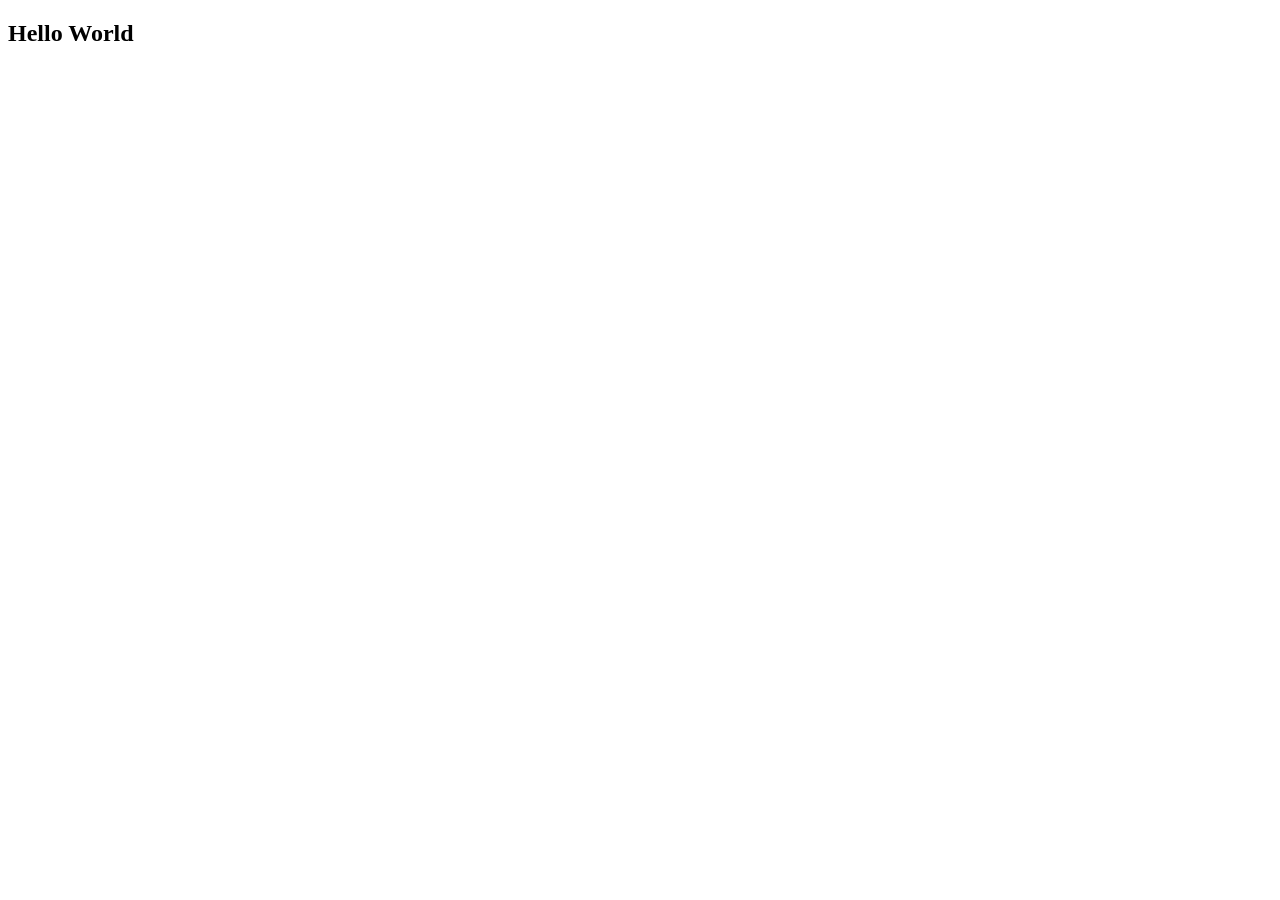
==== index.html @ 6d5900c9 "Saludo" ====
<!DOCTYPE html>
<html lang="en">
<head>
    <meta charset="UTF-8">
    <meta name="viewport" content="width=device-width, initial-scale=1.0">
    <title>Portafolio</title>
</head>
<body>
    <h2>Hello World</h2>
</body>
</html>
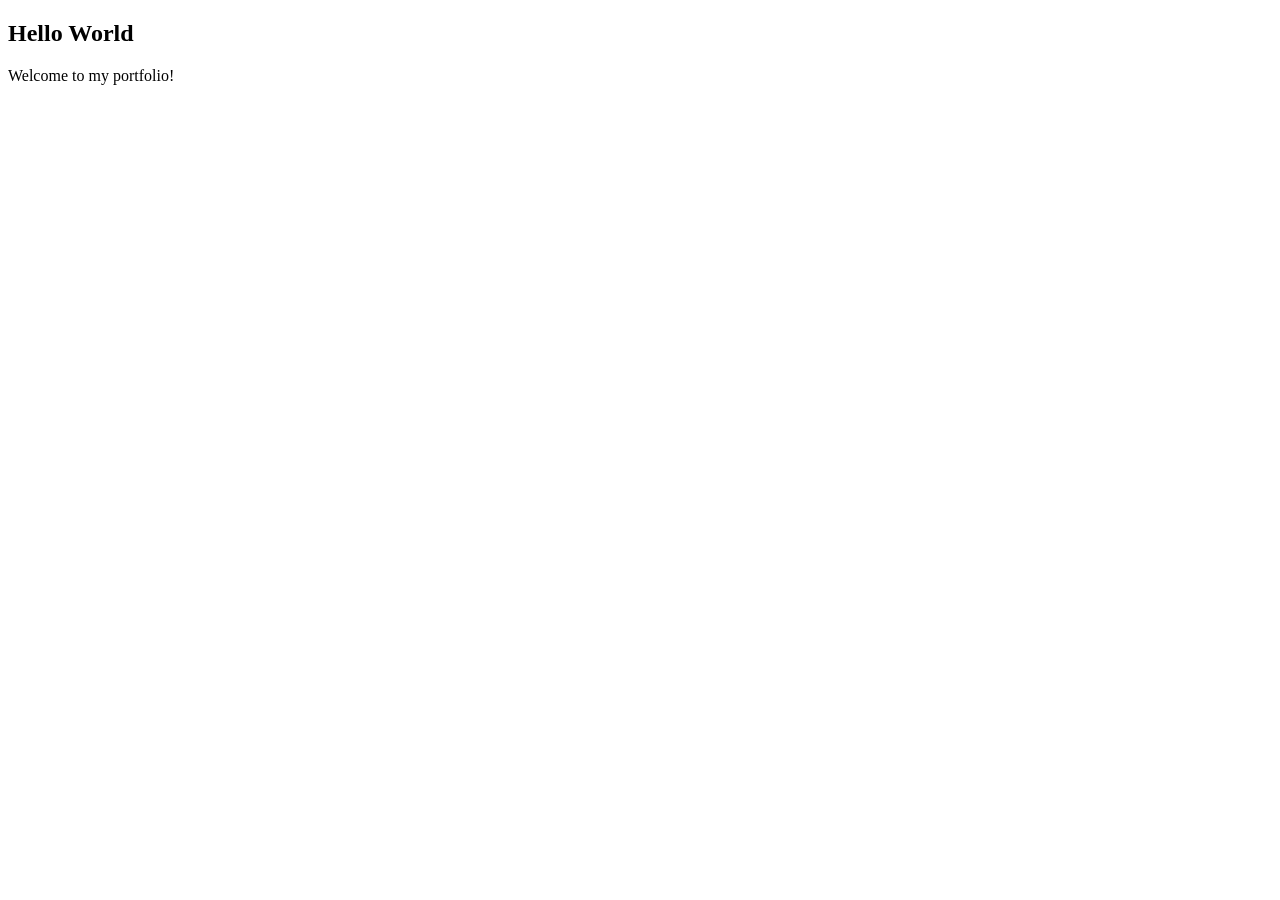
==== commit 6119e2f4: "Comentario" ====
--- a/index.html
+++ b/index.html
@@ -7,5 +7,6 @@
 </head>
 <body>
     <h2>Hello World</h2>
+    <p>Welcome to my portfolio!</p>
 </body>
 </html>
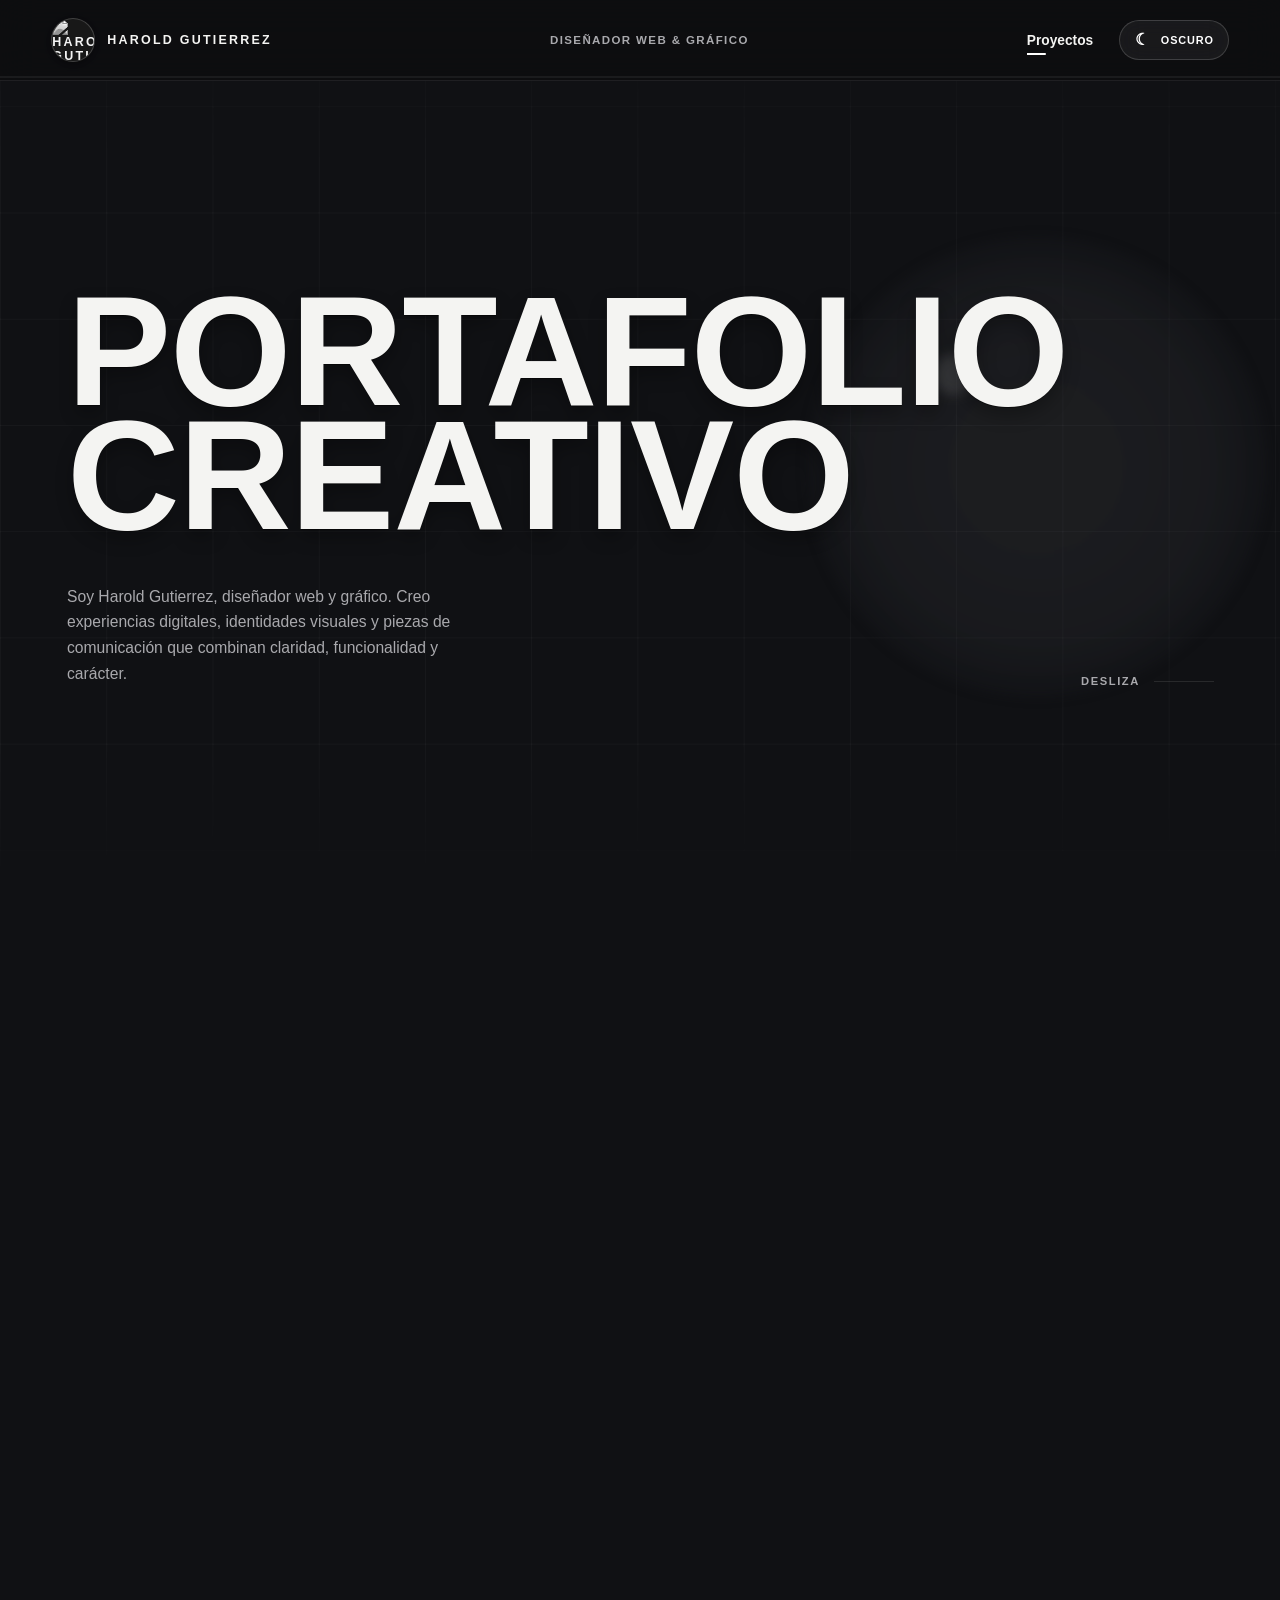
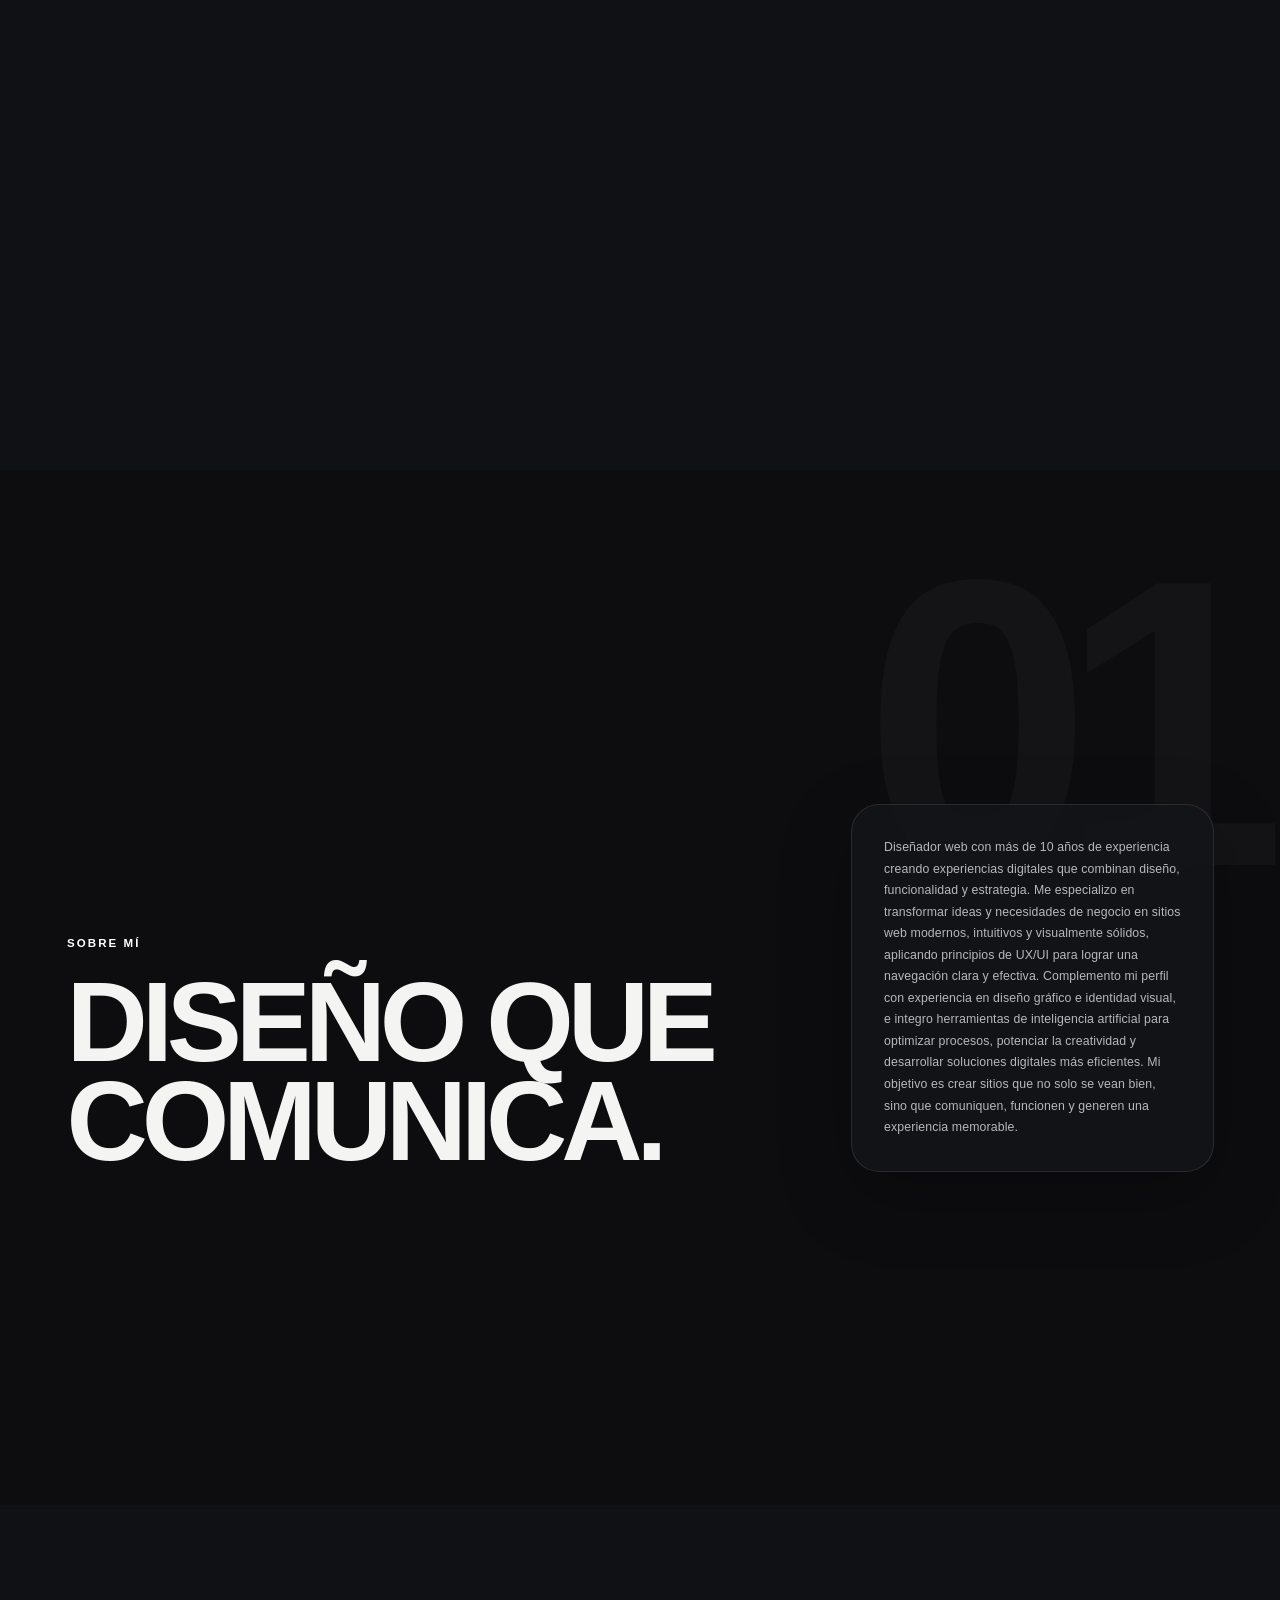
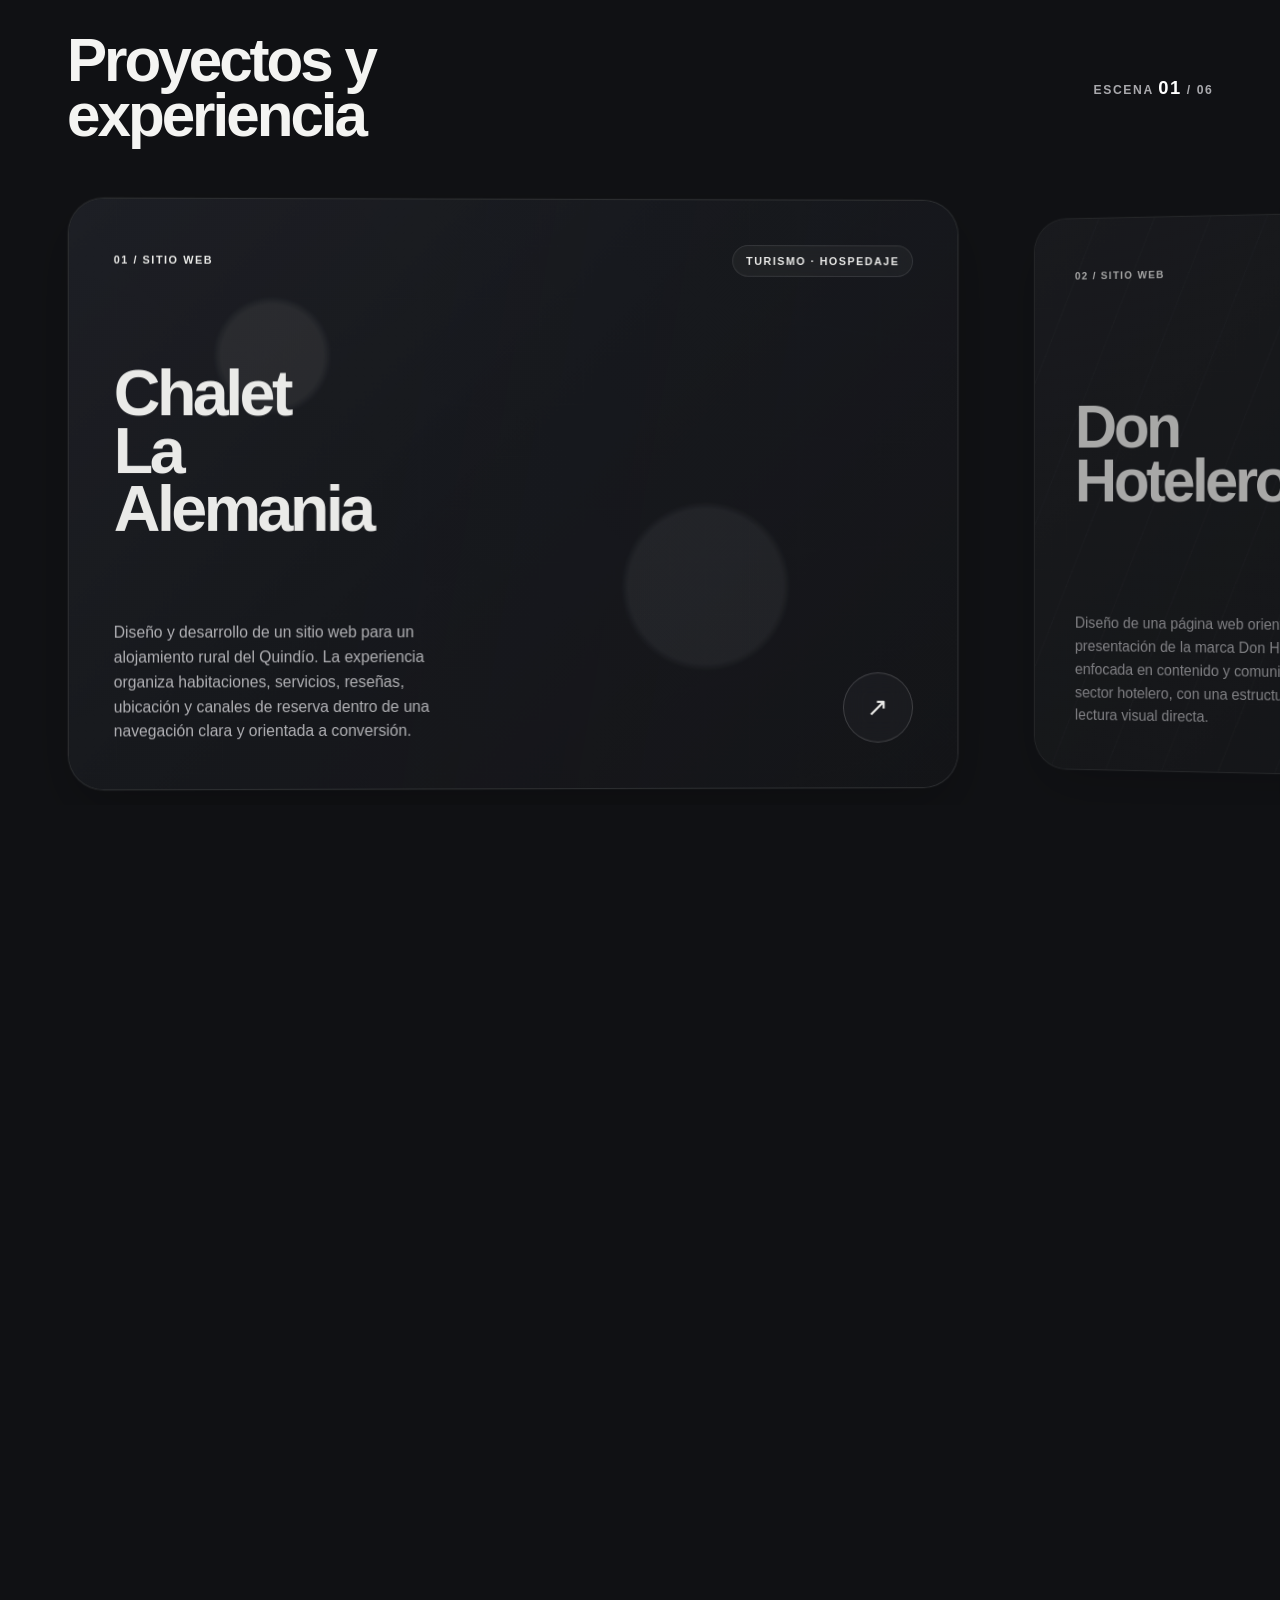
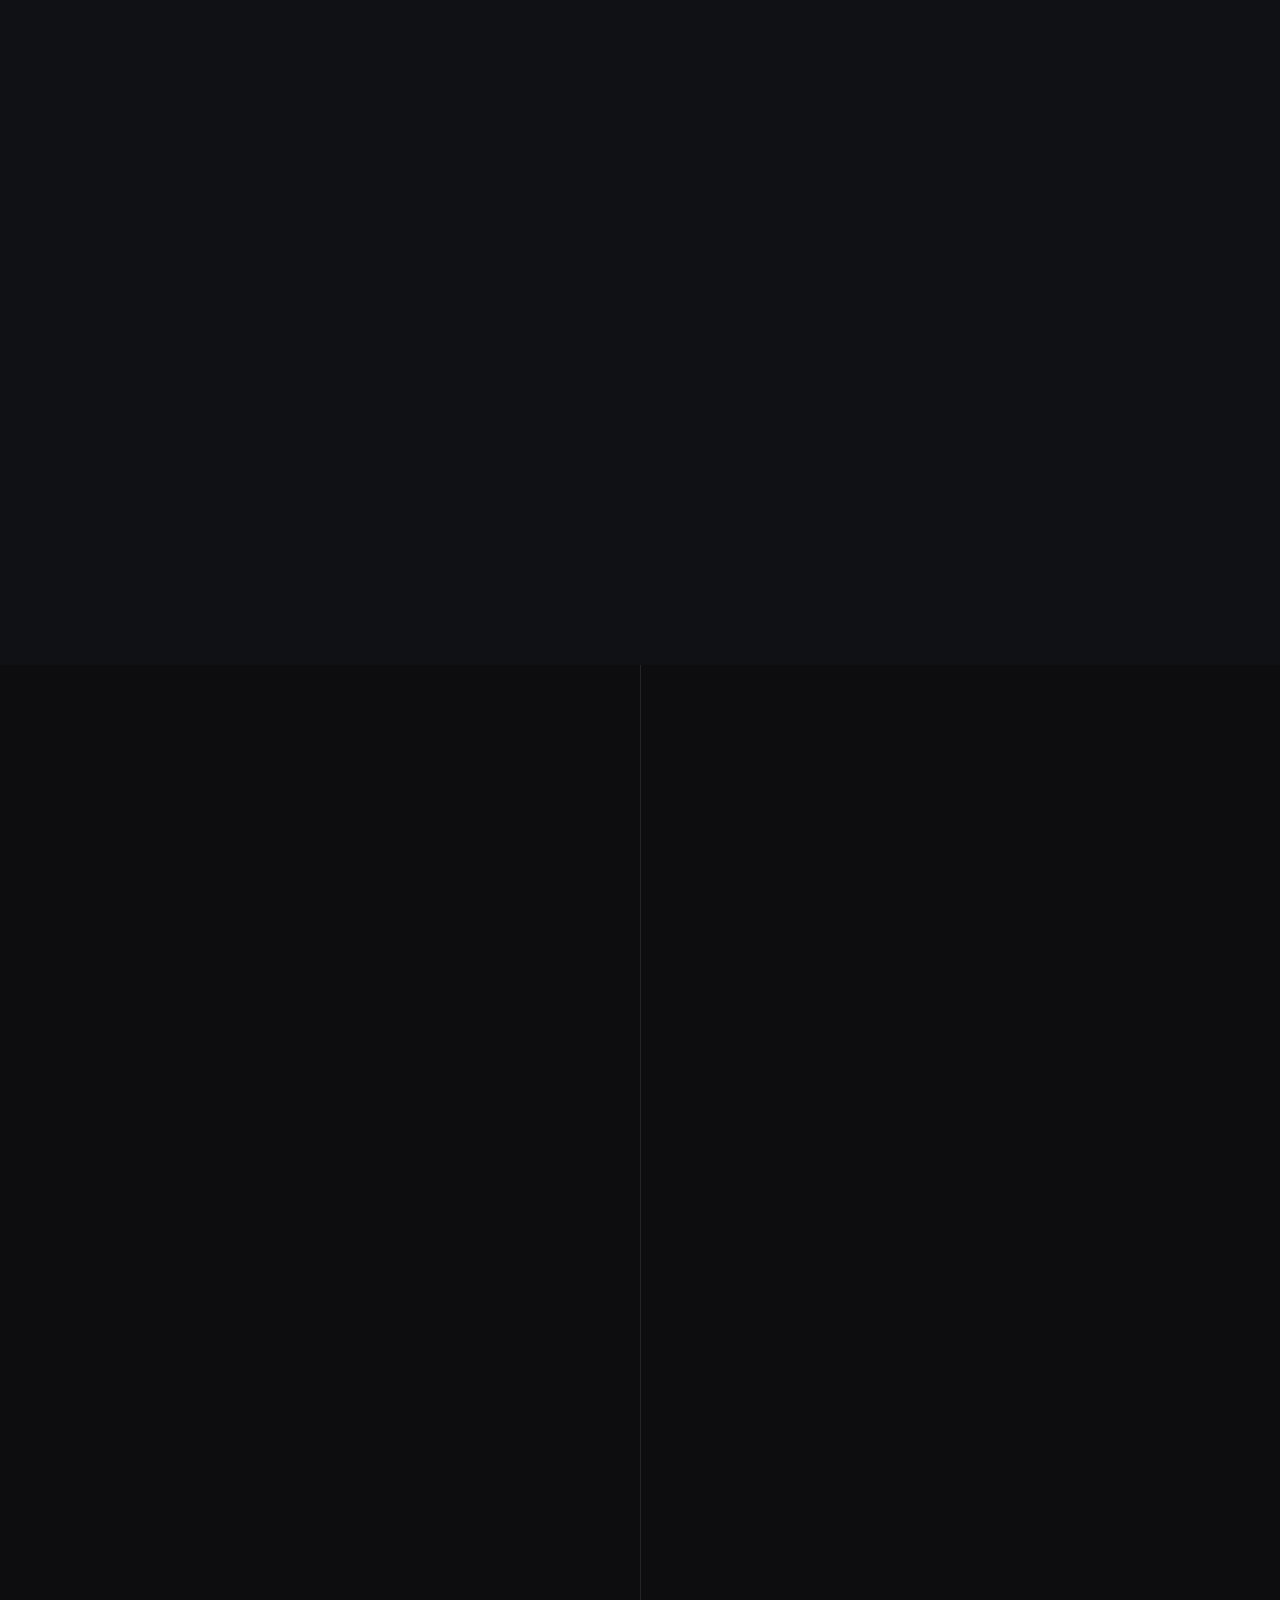
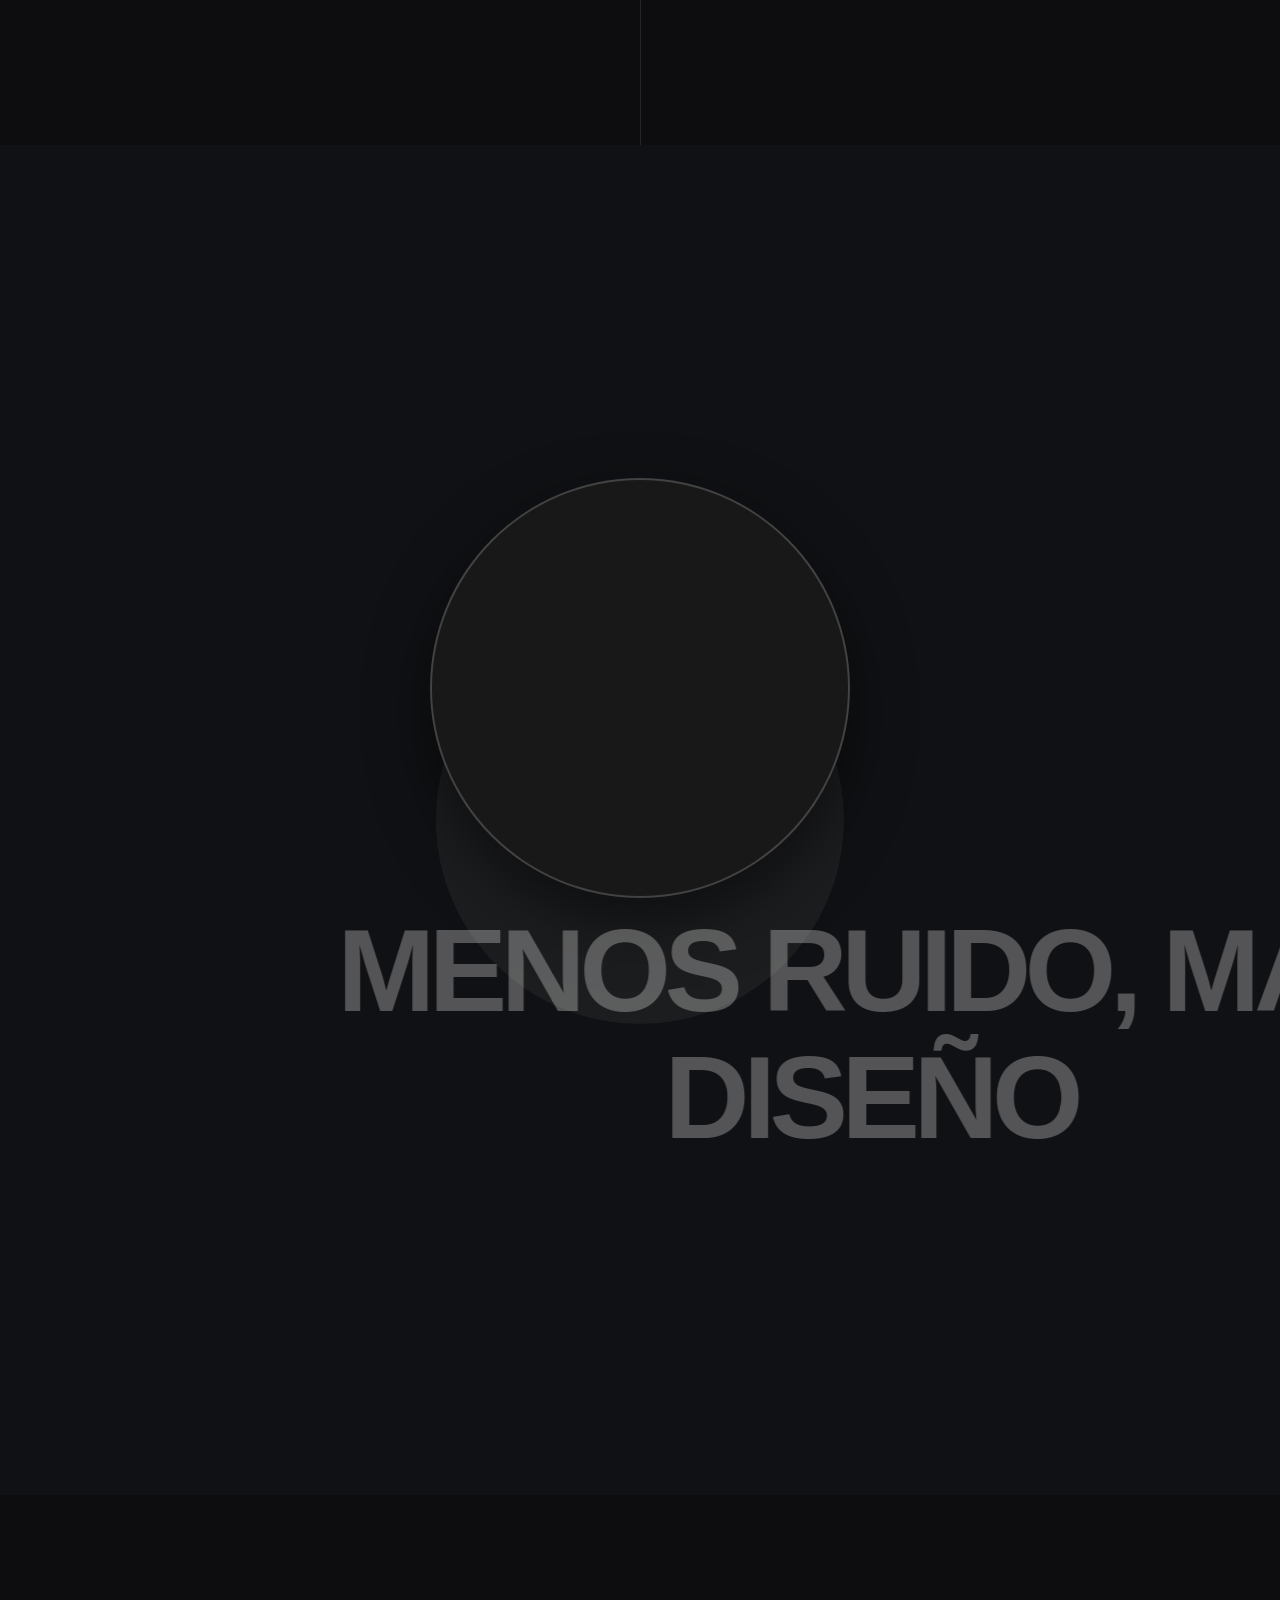
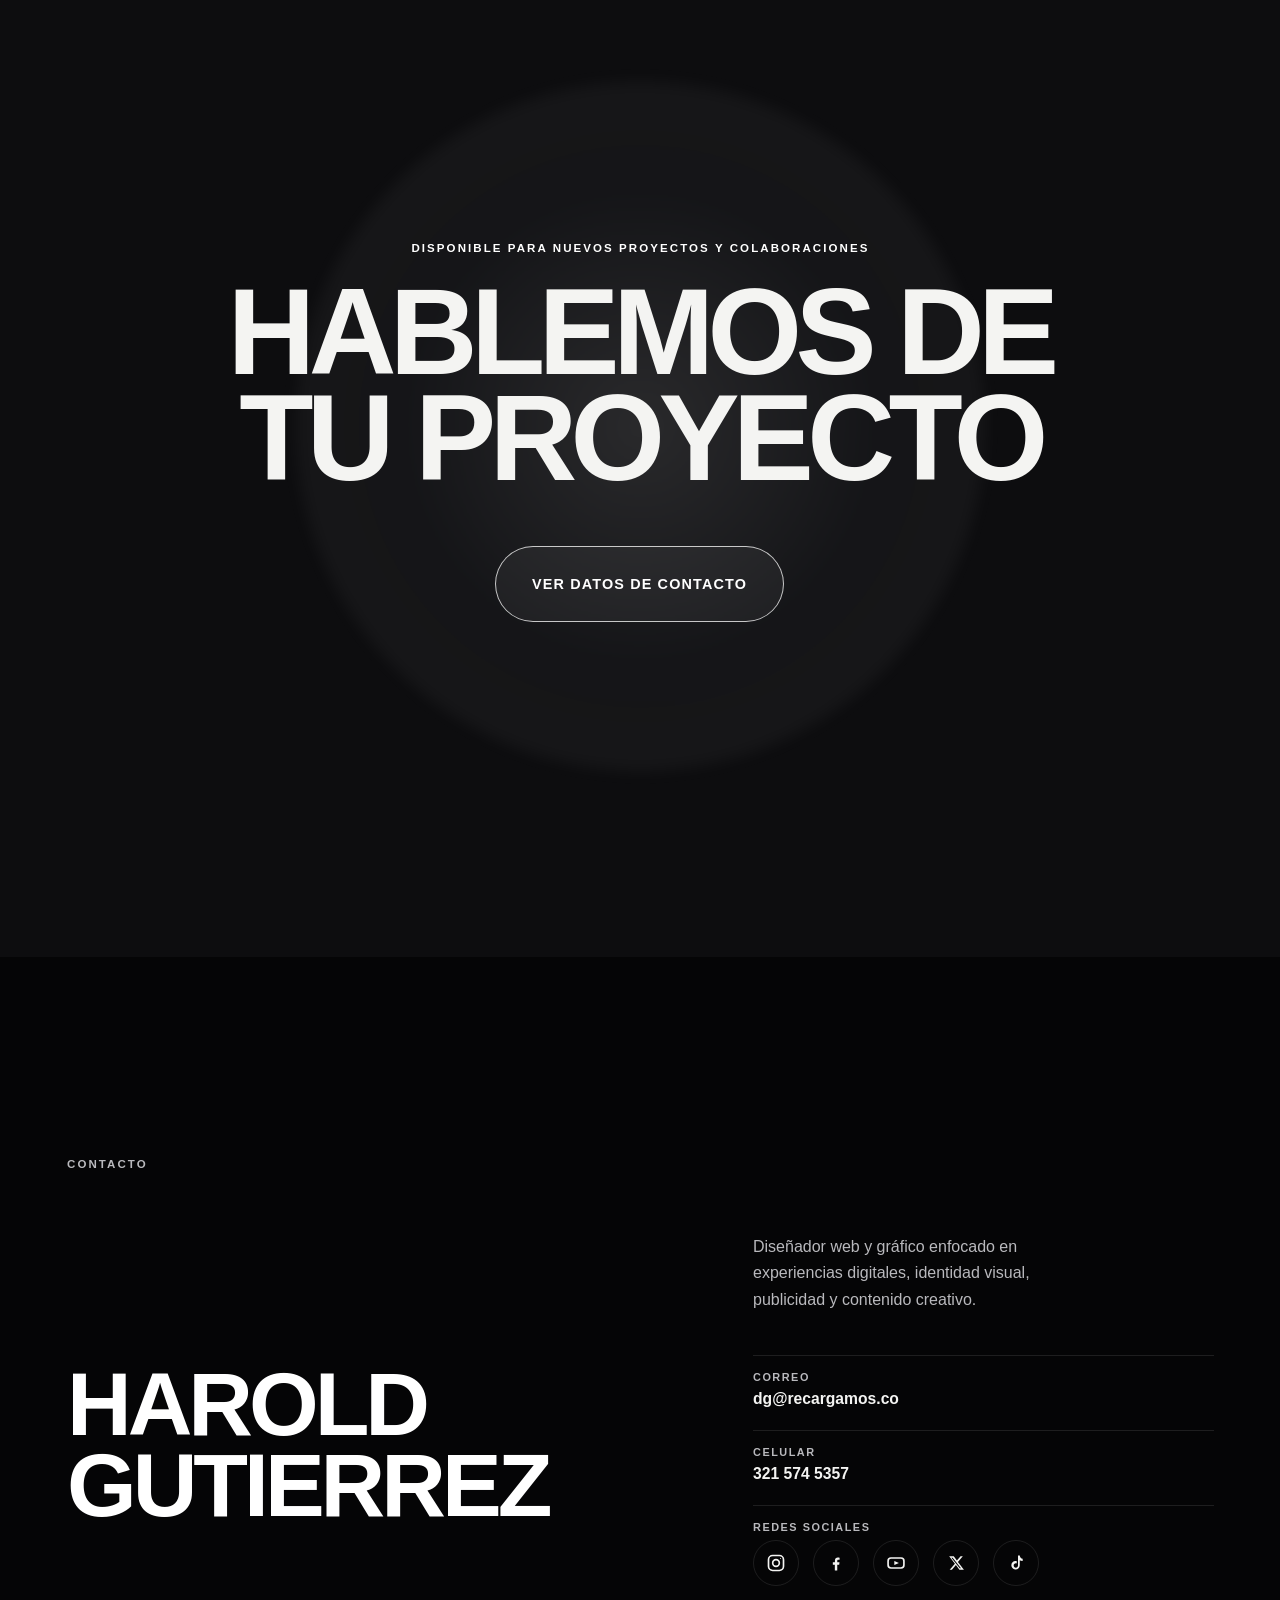
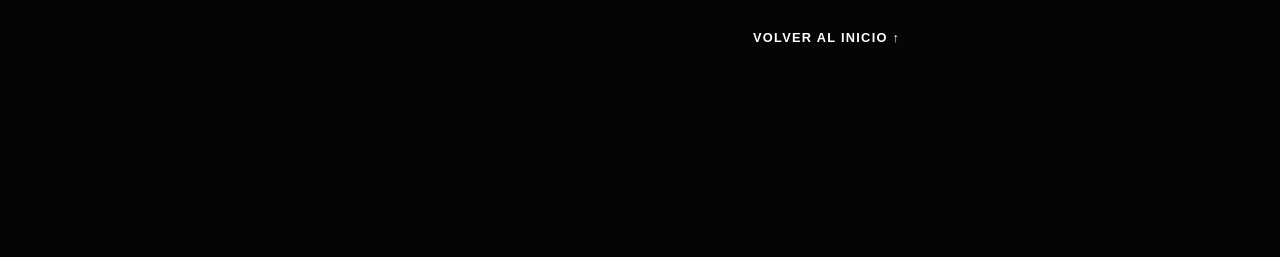
==== commit 817597a0: "Portafolio estructura" ====
--- a/index.html
+++ b/index.html
@@ -1,12 +1,453 @@
-<!DOCTYPE html>
-<html lang="en">
+﻿<!DOCTYPE html>
+<html lang="es">
+
 <head>
-    <meta charset="UTF-8">
-    <meta name="viewport" content="width=device-width, initial-scale=1.0">
-    <title>Portafolio</title>
+    <meta charset="UTF-8" />
+    <meta name="viewport" content="width=device-width, initial-scale=1.0" />
+    <meta name="description"
+        content="Portafolio de Harold Gutierrez, diseñador web y gráfico especializado en experiencias digitales, identidad visual, campañas y contenido creativo." />
+    <title>Harold Gutierrez — Diseñador Web y Gráfico</title>
+
+    <link rel="stylesheet" href="assets/css/styles.css" />
 </head>
-<body>
-    <h2>Hello World</h2>
-    <p>Welcome to my portfolio!</p>
+
+<body class="theme-dark">
+    <script>
+        /*
+         * Marca que hay JS disponible y aplica el tema guardado antes de
+         * pintar la interfaz para evitar un cambio visual brusco al cargar.
+         */
+        (() => {
+            document.documentElement.classList.add("js");
+
+            try {
+                const savedTheme = localStorage.getItem("harold-portfolio-theme");
+                const initialTheme =
+                    savedTheme === "light" || savedTheme === "dark"
+                        ? savedTheme
+                        : "dark";
+
+                document.body.classList.toggle(
+                    "theme-dark",
+                    initialTheme === "dark"
+                );
+                document.body.dataset.theme = initialTheme;
+            } catch {
+                document.body.classList.add("theme-dark");
+                document.body.dataset.theme = "dark";
+            }
+        })();
+    </script>
+    <div class="cursor" aria-hidden="true">
+        <div class="cursor__dot"></div>
+        <span class="cursor__text"></span>
+    </div>
+    <div class="cursor-ring" aria-hidden="true"></div>
+
+    <header class="nav">
+        <a class="nav__brand" href="#inicio">
+            <img class="nav__avatar" src="https://i.ibb.co/Z6DBTdyr/miller.png"
+                alt="Harold Gutierrez" width="44" height="44" />
+            <span>Harold Gutierrez</span>
+        </a>
+
+        <span class="nav__center">Diseñador web &amp; gráfico</span>
+
+        <div class="nav__actions">
+            <a class="nav__link" href="#proyectos">Proyectos</a>
+
+            <button class="theme-toggle" type="button" aria-label="Cambiar a tema claro" aria-pressed="true"
+                data-cursor-text="TEMA">
+                <span class="theme-toggle__icon" aria-hidden="true">☾</span>
+                <span class="theme-toggle__text">Oscuro</span>
+            </button>
+        </div>
+    </header>
+
+    <div class="scroll-progress" aria-hidden="true">
+        <div class="scroll-progress__bar"></div>
+    </div>
+
+    <main>
+        <section class="hero" id="inicio">
+            <div class="hero__sticky">
+                <div class="hero__grid"></div>
+                <div class="hero__soft-shape"></div>
+
+                <div class="hero__content">
+
+                    <h1 class="hero__title">
+                        <span class="hero__title-line hero__title-line--primary">
+                            <span class="hero__title-stack">
+                                <span class="hero__title-word">
+                                    <span class="hero__title-word-inner">Portafolio</span>
+                                </span>
+                            </span>
+                        </span>
+                        <span class="hero__title-line hero__title-line--dominant">
+                            <span class="hero__title-stack">
+                                <span class="hero__title-word">
+                                    <span class="hero__title-word-inner">Creativo</span>
+                                </span>
+                            </span>
+                        </span>
+                    </h1>
+
+                    <div class="hero__footer">
+                        <p class="hero__description">
+                            Soy Harold Gutierrez, diseñador web y gráfico. Creo
+                            experiencias digitales, identidades visuales y piezas de
+                            comunicación que combinan claridad, funcionalidad y carácter.
+                        </p>
+
+                        <div class="hero__scroll">
+                            <span>Desliza</span>
+                            <span class="hero__scroll-line"></span>
+                        </div>
+                    </div>
+                </div>
+            </div>
+        </section>
+
+        <section class="intro">
+            <span class="intro__number" aria-hidden="true">01</span>
+
+            <div class="intro__inner">
+                <div>
+                    <p class="intro__label" data-reveal>
+                        Sobre mí
+                    </p>
+
+                    <h2 class="intro__title">
+                        <span data-reveal>Diseño que comunica.</span>
+                    </h2>
+                </div>
+
+                <div class="text-magnifier" data-magnifier data-scale="2.25" data-reveal="right">
+                    <p class="text-magnifier__source">
+                        Diseñador web con más de 10 años de experiencia creando
+                        experiencias digitales que combinan diseño, funcionalidad y
+                        estrategia. Me especializo en transformar ideas y necesidades de
+                        negocio en sitios web modernos, intuitivos y visualmente sólidos,
+                        aplicando principios de UX/UI para lograr una navegación clara y
+                        efectiva. Complemento mi perfil con experiencia en diseño gráfico
+                        e identidad visual, e integro herramientas de inteligencia
+                        artificial para optimizar procesos, potenciar la creatividad y
+                        desarrollar soluciones digitales más eficientes. Mi objetivo es
+                        crear sitios que no solo se vean bien, sino que comuniquen,
+                        funcionen y generen una experiencia memorable.
+                    </p>
+
+                    <div class="text-magnifier__lens" aria-hidden="true"></div>
+                </div>
+            </div>
+        </section>
+
+        <section class="projects" id="proyectos">
+            <div class="projects__sticky">
+                <div class="projects__header">
+                    <h2 data-reveal>Proyectos y experiencia</h2>
+
+                    <div class="projects__counter">
+                        Escena <strong data-scene-counter>01</strong> / 06
+                    </div>
+                </div>
+
+                <div class="projects__viewport">
+                    <div class="projects__track">
+                        <a class="project-card" href="https://www.chaletlaalemania.com/" target="_blank"
+                            rel="noopener noreferrer" data-cursor-text="VISITAR"
+                            aria-label="Visitar el sitio web de Chalet La Alemania">
+                            <div class="project-card__visual project-card__visual--one"></div>
+                            <div class="project-card__veil"></div>
+
+                            <div class="project-card__content">
+                                <div class="project-card__top">
+                                    <span class="project-card__number">01 / Sitio web</span>
+                                    <span class="project-card__tag">Turismo · Hospedaje</span>
+                                </div>
+
+                                <h3 class="project-card__title">Chalet La Alemania</h3>
+
+                                <div class="project-card__bottom">
+                                    <p class="project-card__copy">
+                                        Diseño y desarrollo de un sitio web para un alojamiento
+                                        rural del Quindío. La experiencia organiza habitaciones,
+                                        servicios, reseñas, ubicación y canales de reserva dentro
+                                        de una navegación clara y orientada a conversión.
+                                    </p>
+
+                                    <span class="project-card__arrow" aria-hidden="true">↗</span>
+                                </div>
+                            </div>
+                        </a>
+
+                        <a class="project-card" href="https://donhotelero.lexx.com.co/don_hotelero/" target="_blank"
+                            rel="noopener noreferrer" data-cursor-text="VISITAR"
+                            aria-label="Visitar el sitio web de Don Hotelero">
+                            <div class="project-card__visual project-card__visual--two"></div>
+                            <div class="project-card__veil"></div>
+
+                            <div class="project-card__content">
+                                <div class="project-card__top">
+                                    <span class="project-card__number">02 / Sitio web</span>
+                                    <span class="project-card__tag">Marca · Contenido digital</span>
+                                </div>
+
+                                <h3 class="project-card__title">Don Hotelero</h3>
+
+                                <div class="project-card__bottom">
+                                    <p class="project-card__copy">
+                                        Diseño de una página web orientada a la presentación de la
+                                        marca Don Hotelero, enfocada en contenido y comunicación
+                                        para el sector hotelero, con una estructura clara y una
+                                        lectura visual directa.
+                                    </p>
+                                    <span class="project-card__arrow" aria-hidden="true">↗</span>
+                                </div>
+                            </div>
+                        </a>
+
+                        <a class="project-card" href="https://conexpago.com/inicio/?dev=1#" target="_blank"
+                            rel="noopener noreferrer" data-cursor-text="VISITAR"
+                            aria-label="Visitar el sitio web de Conexpago">
+                            <div class="project-card__visual project-card__visual--three"></div>
+                            <div class="project-card__veil"></div>
+
+                            <div class="project-card__content">
+                                <div class="project-card__top">
+                                    <span class="project-card__number">03 / Plataforma web</span>
+                                    <span class="project-card__tag">Pagos · Servicios digitales</span>
+                                </div>
+
+                                <h3 class="project-card__title">Conexpago</h3>
+
+                                <div class="project-card__bottom">
+                                    <p class="project-card__copy">
+                                        Diseño y desarrollo de la web de Conexpago, una
+                                        plataforma de pagos y servicios digitales en Colombia.
+                                        Una interfaz clara y funcional para gestionar recargas,
+                                        facturas y transacciones, con una experiencia de usuario
+                                        ágil, ordenada y segura.
+                                    </p>
+                                    <span class="project-card__arrow" aria-hidden="true">↗</span>
+                                </div>
+                            </div>
+                        </a>
+
+                        <a class="project-card" href="https://servimotos.co/" target="_blank"
+                            rel="noopener noreferrer" data-cursor-text="VISITAR"
+                            aria-label="Visitar el sitio web de Servimotos El Rolo">
+                            <div class="project-card__visual project-card__visual--four"></div>
+                            <div class="project-card__veil"></div>
+
+                            <div class="project-card__content">
+                                <div class="project-card__top">
+                                    <span class="project-card__number">04 / Sitio web</span>
+                                    <span class="project-card__tag">Motos · Cuidado y mantenimiento</span>
+                                </div>
+
+                                <h3 class="project-card__title">Servimotos El Rolo</h3>
+
+                                <div class="project-card__bottom">
+                                    <p class="project-card__copy">
+                                        Diseño y desarrollo de la web de Servimotos El Rolo,
+                                        taller de cuidado y mantenimiento de motocicletas en
+                                        Armenia, Quindío. El sitio organiza servicios como lavado,
+                                        cambio de aceite y mecánica en una navegación clara,
+                                        cercana y fácil de consultar para el motociclista.
+                                    </p>
+                                    <span class="project-card__arrow" aria-hidden="true">↗</span>
+                                </div>
+                            </div>
+                        </a>
+
+                        <a class="project-card" href="https://gutisite.unaux.com/tienda/" target="_blank"
+                            rel="noopener noreferrer" data-cursor-text="VISITAR"
+                            aria-label="Visitar la tienda en línea de Anaya Outlet">
+                            <div class="project-card__visual project-card__visual--five"></div>
+                            <div class="project-card__veil"></div>
+
+                            <div class="project-card__content">
+                                <div class="project-card__top">
+                                    <span class="project-card__number">05 / Tienda online</span>
+                                    <span class="project-card__tag">Retail · Outlet</span>
+                                </div>
+
+                                <h3 class="project-card__title">Anaya Outlet</h3>
+
+                                <div class="project-card__bottom">
+                                    <p class="project-card__copy">
+                                        Diseño y desarrollo de la tienda en línea de Anaya
+                                        Outlet, un comercio electrónico para explorar y comprar
+                                        productos de forma ágil. Una interfaz ordenada, con
+                                        catálogo claro y un proceso de compra sencillo.
+                                    </p>
+                                    <span class="project-card__arrow" aria-hidden="true">↗</span>
+                                </div>
+                            </div>
+                        </a>
+
+                        <a class="project-card" href="https://gutisite.unaux.com/pantallaYa_old/" target="_blank"
+                            rel="noopener noreferrer" data-cursor-text="VISITAR"
+                            aria-label="Visitar el sitio web de PantallaYa">
+                            <div class="project-card__visual project-card__visual--six"></div>
+                            <div class="project-card__veil"></div>
+
+                            <div class="project-card__content">
+                                <div class="project-card__top">
+                                    <span class="project-card__number">06 / Software web</span>
+                                    <span class="project-card__tag">Publicidad digital · Ascensores</span>
+                                </div>
+
+                                <h3 class="project-card__title">PantallaYa</h3>
+
+                                <div class="project-card__bottom">
+                                    <p class="project-card__copy">
+                                        Diseño y desarrollo de la web de PantallaYa, un software
+                                        de publicidad digital para tablets instaladas en
+                                        ascensores. Conecta edificios, conjuntos residenciales y
+                                        empresas con campañas en espacios físicos, desde una
+                                        plataforma clara para gestionar y programar contenidos.
+                                    </p>
+                                    <span class="project-card__arrow" aria-hidden="true">↗</span>
+                                </div>
+
+                                <p class="project-card__demo">
+                                    <span class="project-card__demo-label">Demo</span>
+                                    <span class="project-card__demo-item"><span>Correo</span> admin@admin.com</span>
+                                    <span class="project-card__demo-item"><span>Clave</span> 12345</span>
+                                </p>
+                            </div>
+                        </a>
+                    </div>
+                </div>
+            </div>
+        </section>
+
+        <section class="detail">
+            <div class="detail__line"></div>
+
+            <div class="detail__inner">
+                <h2 class="detail__title" data-reveal="left">
+                    Diseño con
+                    <span class="accent-line">propósito</span>
+                </h2>
+
+                <div class="text-magnifier" data-magnifier data-scale="2.25" data-reveal="right">
+                    <span class="text-magnifier__hint">
+                        Experiencia
+                    </span>
+
+                    <p class="text-magnifier__source">
+                        He desarrollado sitios web y piezas gráficas pensados para
+                        resolver necesidades reales de empresas y clientes: presencia en
+                        línea para alojamientos y marcas, identidad visual, material
+                        digital y comunicación. Cada proyecto parte de un objetivo de
+                        negocio concreto y busca resultados medibles: más visibilidad,
+                        mejor experiencia para el usuario y una imagen coherente y
+                        profesional que suma valor al cliente.
+                    </p>
+
+                    <div class="text-magnifier__lens" aria-hidden="true"></div>
+                </div>
+            </div>
+        </section>
+
+        <section class="manifesto">
+            <div class="manifesto__accent"></div>
+
+            <div class="manifesto__inner">
+                <img class="manifesto__avatar" src="https://i.ibb.co/Z6DBTdyr/miller.png"
+                    alt="Harold Gutierrez" />
+
+                <div class="manifesto__text">
+                    <span class="manifesto__line">Menos ruido, más diseño</span>
+                </div>
+            </div>
+        </section>
+
+        <section class="finale">
+            <div class="finale__shape"></div>
+
+            <div class="finale__inner">
+                <p class="finale__label" data-reveal>
+                    Disponible para nuevos proyectos y colaboraciones
+                </p>
+
+                <h2 class="finale__title">
+                    <span data-reveal>Hablemos de</span>
+                    <span class="accent-line" data-reveal style="--reveal-delay: 120ms;">
+                        tu proyecto
+                    </span>
+                </h2>
+
+                <a class="finale__button magnetic" href="#contacto" data-cursor-text="CONTACTO" data-reveal
+                    style="--reveal-delay: 220ms;">
+                    <span>Ver datos de contacto</span>
+                </a>
+            </div>
+        </section>
+
+        <section class="contact" id="contacto">
+            <div class="contact__inner">
+                <p class="contact__eyebrow" data-reveal>Contacto</p>
+
+                <div class="contact__grid">
+                    <h2 class="contact__title" data-reveal>
+                        Harold<br />Gutierrez
+                    </h2>
+
+                    <div class="contact__details" data-reveal="right">
+                        <p>
+                            Diseñador web y gráfico enfocado en experiencias digitales,
+                            identidad visual, publicidad y contenido creativo.
+                        </p>
+
+                        <dl>
+                            <div>
+                                <dt>Correo</dt>
+                                <dd><a href="mailto:dg@recargamos.co">dg@recargamos.co</a></dd>
+                            </div>
+
+                            <div>
+                                <dt>Celular</dt>
+                                <dd><a href="tel:+573215745357">321 574 5357</a></dd>
+                            </div>
+
+                            <div>
+                                <dt>Redes sociales</dt>
+                                <dd class="contact__socials">
+                                    <a href="#" aria-label="Instagram">
+                                        <svg viewBox="0 0 24 24" fill="none" stroke="currentColor" stroke-width="2" aria-hidden="true"><rect x="3" y="3" width="18" height="18" rx="5"/><circle cx="12" cy="12" r="4"/><circle cx="17.5" cy="6.5" r="0.6" fill="currentColor" stroke="none"/></svg>
+                                    </a>
+                                    <a href="#" aria-label="Facebook">
+                                        <svg viewBox="0 0 24 24" fill="currentColor" aria-hidden="true"><path d="M13.5 21v-7h2.3l.4-2.8h-2.7V9.4c0-.8.2-1.4 1.4-1.4h1.4V5.6c-.7-.1-1.4-.1-2.1-.1-2.1 0-3.5 1.3-3.5 3.6v2.1H8.2V14h2.4v7h3z"/></svg>
+                                    </a>
+                                    <a href="#" aria-label="YouTube">
+                                        <svg viewBox="0 0 24 24" fill="none" stroke="currentColor" stroke-width="2" aria-hidden="true"><rect x="2.5" y="6" width="19" height="12" rx="3.5"/><polygon points="10,9.5 15.5,12 10,14.5" fill="currentColor" stroke="none"/></svg>
+                                    </a>
+                                    <a href="#" aria-label="X">
+                                        <svg viewBox="0 0 24 24" fill="currentColor" aria-hidden="true"><path d="M17.5 4h2.7l-5.9 6.8L21.5 20h-5.4l-4.2-5.5L7.1 20H4.4l6.3-7.2L3.8 4h5.5l3.8 5 4.4-5zm-1 14.3h1.5L8 5.6H6.4l10.1 12.7z"/></svg>
+                                    </a>
+                                    <a href="#" aria-label="TikTok">
+                                        <svg viewBox="0 0 24 24" fill="currentColor" aria-hidden="true"><path d="M16.5 3c.3 2.1 1.5 3.6 3.5 3.9v2.6c-1.2.1-2.4-.2-3.5-.8v5.9c0 3-2.5 5.4-5.5 5.1-2.6-.2-4.6-2.4-4.6-5 0-2.9 2.4-5.2 5.3-5 .4 0 .8 0 1.2.1v2.8c-.4-.1-.8-.2-1.2-.2-1.4 0-2.5 1.2-2.5 2.6 0 1.4 1.1 2.5 2.5 2.6 1.5.1 2.7-1 2.7-2.5V3h2.6z"/></svg>
+                                    </a>
+                                </dd>
+                            </div>
+                        </dl>
+
+                        <a class="contact__back" href="#inicio">
+                            Volver al inicio ↑
+                        </a>
+                    </div>
+                </div>
+            </div>
+        </section>
+
+    </main>
+
+    <script src="assets/js/main.js"></script>
 </body>
-</html>+
+</html>
--- a/assets/css/styles.css
+++ b/assets/css/styles.css
@@ -0,0 +1,2191 @@
+/* =========================================================
+   HAROLD GUTIERREZ — PORTAFOLIO
+   Hoja de estilos principal
+   ---------------------------------------------------------
+   Índice:
+   01. Tokens y reset
+   02. Header / navegación / barra de progreso
+   03. Hero
+   04. Intro editorial
+   05. Proyectos (carrusel horizontal)
+   06. Detalle / lupa de texto
+   07. Manifesto
+   08. Final (CTA)
+   09. Contacto
+   10. Reveals
+   11. Cursor personalizado
+   12. Utilidades (anclas)
+   13. Tema oscuro
+   14. Selector de tema
+   15. Responsive
+   ========================================================= */
+
+/* =========================================================
+   01. TOKENS Y RESET
+   ========================================================= */
+
+:root {
+    --bg: #ffffff;
+    --paper: #ffffff;
+    --ink: #111111;
+    --muted: #707070;
+    --line: rgba(17, 17, 17, 0.10);
+    --accent: #111111;
+    --soft: #f3f3f3;
+    --soft-2: #eaeaea;
+    --header-h: 76px;
+    --container: 1440px;
+    --page-gutter: clamp(24px, 5.2vw, 84px);
+    --section-space: clamp(112px, 14vw, 210px);
+    --display-tight: -0.068em;
+    --font-body: Inter, Arial, Helvetica, sans-serif;
+    --font-display: "Arial Black", "Helvetica Neue", Arial, Helvetica, sans-serif;
+}
+
+* {
+    box-sizing: border-box;
+}
+
+html {
+    scroll-behavior: auto;
+    background: var(--bg);
+}
+
+body {
+    margin: 0;
+    min-height: 100vh;
+    overflow-x: hidden;
+    background: var(--bg);
+    color: var(--ink);
+    font-family: var(--font-body);
+    -webkit-font-smoothing: antialiased;
+    text-rendering: optimizeLegibility;
+    color-scheme: light;
+}
+
+body.theme-dark {
+    color-scheme: dark;
+}
+
+body.cursor-enabled,
+body.cursor-enabled a,
+body.cursor-enabled button,
+body.cursor-enabled [data-cursor-text],
+body.cursor-enabled [data-magnifier] {
+    cursor: none;
+}
+
+a {
+    color: inherit;
+}
+
+::selection {
+    background: #111111;
+    color: #ffffff;
+}
+
+body.theme-dark ::selection {
+    background: #ffffff;
+    color: #111111;
+}
+
+/*
+ * Paleta estrictamente monocromática.
+ * La jerarquía depende de escala, peso, ubicación y espacio.
+ */
+.accent-line {
+    display: block;
+    color: var(--ink);
+}
+
+/* =========================================================
+   02. HEADER / NAVEGACIÓN / BARRA DE PROGRESO
+   ========================================================= */
+
+.nav {
+    position: fixed;
+    inset: 0 0 auto 0;
+    z-index: 100;
+    min-height: var(--header-h);
+    display: flex;
+    align-items: center;
+    justify-content: space-between;
+    padding: 18px clamp(20px, 4vw, 64px);
+    background: rgba(255, 255, 255, 0.94);
+    border-bottom: 1px solid var(--line);
+    backdrop-filter: blur(18px);
+    -webkit-backdrop-filter: blur(18px);
+    transition:
+        min-height 220ms ease,
+        padding 220ms ease,
+        box-shadow 220ms ease;
+}
+
+.nav.is-scrolled {
+    min-height: 64px;
+    padding-top: 11px;
+    padding-bottom: 11px;
+    box-shadow: 0 12px 34px rgba(17, 17, 17, 0.06);
+}
+
+.nav__brand {
+    display: inline-flex;
+    align-items: center;
+    gap: 12px;
+    font-size: 0.78rem;
+    font-weight: 900;
+    letter-spacing: 0.18em;
+    text-decoration: none;
+    text-transform: uppercase;
+    color: inherit;
+}
+
+.nav__avatar {
+    width: 44px;
+    height: 44px;
+    border-radius: 50%;
+    object-fit: cover;
+    background: var(--soft);
+    border: 1.5px solid var(--line);
+    box-shadow: 0 2px 10px rgba(17, 17, 17, 0.12);
+    flex: 0 0 auto;
+    filter: grayscale(1);
+}
+
+body.theme-dark .nav__avatar {
+    border-color: rgba(255, 255, 255, 0.18);
+    box-shadow: 0 2px 10px rgba(0, 0, 0, 0.4);
+}
+
+.nav__center {
+    color: var(--muted);
+    font-size: 0.72rem;
+    font-weight: 700;
+    letter-spacing: 0.12em;
+    text-transform: uppercase;
+}
+
+.nav__link {
+    position: relative;
+    font-size: 0.86rem;
+    font-weight: 800;
+    text-decoration: none;
+    padding: 10px 0;
+}
+
+.nav__link::after {
+    content: "";
+    position: absolute;
+    left: 0;
+    bottom: 3px;
+    width: 100%;
+    height: 1.5px;
+    background: #111111;
+    transform: scaleX(0.28);
+    transform-origin: left center;
+    transition: transform 220ms ease;
+}
+
+.nav__link:hover::after {
+    transform: scaleX(1);
+}
+
+.nav__actions {
+    display: flex;
+    align-items: center;
+    justify-content: flex-end;
+    gap: clamp(16px, 2vw, 28px);
+}
+
+.scroll-progress {
+    position: fixed;
+    top: var(--header-h);
+    left: 0;
+    z-index: 101;
+    width: 100%;
+    height: 2px;
+    background: rgba(17, 17, 17, 0.04);
+    transition: top 220ms ease;
+    pointer-events: none;
+}
+
+.nav.is-scrolled + .scroll-progress {
+    top: 64px;
+}
+
+.scroll-progress__bar {
+    width: 100%;
+    height: 100%;
+    background: #111111;
+    transform: scaleX(0);
+    transform-origin: left center;
+    will-change: transform;
+}
+
+/* =========================================================
+   03. HERO
+   ========================================================= */
+
+.hero {
+    position: relative;
+    height: 230vh;
+    background: var(--paper);
+}
+
+.hero__sticky {
+    position: sticky;
+    top: 0;
+    height: 100vh;
+    min-height: 680px;
+    overflow: hidden;
+    display: grid;
+    align-items: center;
+    isolation: isolate;
+    padding:
+        calc(var(--header-h) + clamp(48px, 7vh, 82px)) var(--page-gutter) clamp(48px, 7vh, 76px);
+}
+
+.hero__grid {
+    position: absolute;
+    inset: 0;
+    z-index: -5;
+    opacity: 0.25;
+    background-image:
+        linear-gradient(var(--line) 1px, transparent 1px),
+        linear-gradient(90deg, var(--line) 1px, transparent 1px);
+    background-size:
+        clamp(72px, 8.3vw, 112px) clamp(72px, 8.3vw, 112px);
+    mask-image: linear-gradient(to bottom, transparent 0%, #000 18%, #000 82%, transparent 100%);
+}
+
+.hero__soft-shape {
+    position: absolute;
+    right: -2vw;
+    top: 22%;
+    z-index: -4;
+    width: min(42vw, 620px);
+    aspect-ratio: 1;
+    border-radius: 50%;
+    background:
+        radial-gradient(circle at 32% 30%,
+            rgba(255, 255, 255, .96) 0 4%,
+            transparent 5%),
+        radial-gradient(circle,
+            rgba(0, 0, 0, 0.08) 0 24%,
+            rgba(228, 228, 225, 0.92) 55%,
+            rgba(180, 180, 180, 0.16) 74%,
+            transparent 75%);
+    filter: blur(calc(2px + var(--hero-progress, 0) * 16px));
+    transform:
+        translate3d(calc(var(--hero-progress, 0) * -14vw),
+            calc(var(--hero-progress, 0) * 8vh),
+            0) rotate(calc(var(--hero-progress, 0) * 55deg)) scale(calc(0.86 + var(--hero-progress, 0) * 0.5));
+    opacity: calc(.68 - var(--hero-progress, 0) * .46);
+    will-change: transform, opacity, filter;
+}
+
+/*
+ * Retícula editorial de 12 columnas.
+ */
+.hero__content {
+    width: min(100%, var(--container));
+    margin: 0 auto;
+    display: grid;
+    grid-template-columns: repeat(12, minmax(0, 1fr));
+    column-gap: clamp(16px, 2vw, 32px);
+    align-content: center;
+    transform:
+        translateY(calc(var(--hero-progress, 0) * -9vh)) scale(calc(1 + var(--hero-progress, 0) * 0.16));
+    opacity: calc(1 - var(--hero-progress, 0) * 1.15);
+    filter: blur(calc(var(--hero-progress, 0) * 10px));
+    will-change: transform, opacity, filter;
+}
+
+.hero__eyebrow {
+    grid-column: 1 / 7;
+    margin: 0 0 clamp(18px, 2.5vh, 28px);
+    color: var(--accent);
+    font-size: clamp(.68rem, .74vw, .78rem);
+    font-weight: 900;
+    line-height: 1;
+    letter-spacing: .17em;
+    text-transform: uppercase;
+}
+
+.hero__title {
+    grid-column: 1 / -1;
+    max-width: none;
+    margin: 0;
+    font-family: var(--font-display);
+    /* El tamaño real vive en cada palabra del título. */
+    font-size: inherit;
+    line-height: 1;
+    font-weight: 900;
+    letter-spacing: var(--display-tight);
+    text-transform: uppercase;
+}
+
+.hero__title-line {
+    position: relative;
+    display: block;
+    overflow: visible;
+    white-space: nowrap;
+    padding: 0 .08em .04em 0;
+}
+
+.hero__title-stack {
+    position: relative;
+    display: inline-block;
+    isolation: isolate;
+}
+
+.hero__title-stack::after {
+    content: "";
+    position: absolute;
+    left: 2%;
+    right: 2%;
+    bottom: 0.04em;
+    height: 0.12em;
+    z-index: 0;
+    background: linear-gradient(90deg,
+            rgba(17, 17, 17, 0.08),
+            rgba(17, 17, 17, 0.02));
+    opacity: 0.38;
+    filter: blur(16px);
+    transform: translateY(12%);
+    pointer-events: none;
+}
+
+.hero__title-word {
+    position: relative;
+    z-index: 2;
+    display: block;
+    transform:
+        translateX(calc(var(--hero-progress, 0) * -7vw)) skewY(calc(var(--hero-progress, 0) * -2deg));
+    will-change: transform;
+}
+
+/* Segundo nivel: concentra el mayor impacto. */
+.hero__title-line:nth-child(2) .hero__title-word {
+    color: var(--accent);
+    transform:
+        translateX(calc(var(--hero-progress, 0) * 10vw)) skewY(calc(var(--hero-progress, 0) * 1.5deg));
+}
+
+/* Primer nivel: presenta la idea. */
+.hero__title-line--primary .hero__title-word {
+    font-size: clamp(5.2rem, 12.2vw, 11.6rem);
+    line-height: .8;
+}
+
+.hero__title-line--dominant .hero__title-word {
+    margin-top: -.01em;
+    font-size: clamp(5.2rem, 12.2vw, 11.6rem);
+    line-height: .8;
+}
+
+.hero__title-word-inner {
+    display: block;
+    color: var(--ink);
+    text-shadow:
+        0 1px 0 rgba(255, 255, 255, 0.68),
+        0 8px 18px rgba(17, 17, 17, 0.05);
+    transform-origin: left center;
+    animation: heroWordBreath 7.2s ease-in-out infinite;
+    will-change: transform, filter;
+}
+
+body.theme-dark .hero__title-word-inner {
+    color: var(--ink);
+    text-shadow:
+        0 1px 0 rgba(0, 0, 0, 0.45),
+        0 8px 18px rgba(0, 0, 0, 0.30);
+}
+
+@keyframes heroWordBreath {
+
+    0%,
+    100% {
+        transform: translateY(0) scale(1);
+        filter: blur(0);
+    }
+
+    50% {
+        transform: translateY(-4px) scale(1.006);
+        filter: blur(0.15px);
+    }
+}
+
+.hero__footer {
+    grid-column: 1 / -1;
+    width: 100%;
+    display: grid;
+    grid-template-columns: repeat(12, minmax(0, 1fr));
+    column-gap: clamp(16px, 2vw, 32px);
+    align-items: end;
+    margin-top: clamp(34px, 5vh, 58px);
+}
+
+.hero__description {
+    grid-column: 1 / span 5;
+    max-width: 46ch;
+    margin: 0;
+    color: var(--muted);
+    font-size: clamp(.98rem, 1.18vw, 1.12rem);
+    line-height: 1.65;
+}
+
+.hero__scroll {
+    grid-column: 10 / -1;
+    justify-self: end;
+    align-self: end;
+    display: flex;
+    align-items: center;
+    gap: 14px;
+    color: var(--muted);
+    font-size: 0.7rem;
+    font-weight: 900;
+    letter-spacing: 0.14em;
+    text-transform: uppercase;
+}
+
+.hero__scroll-line {
+    position: relative;
+    width: 60px;
+    height: 1px;
+    overflow: hidden;
+    background: var(--line);
+}
+
+.hero__scroll-line::after {
+    content: "";
+    position: absolute;
+    inset: 0;
+    background: #111111;
+    transform: translateX(-100%);
+    animation: scrollLine 1.6s infinite ease-in-out;
+}
+
+@keyframes scrollLine {
+    to {
+        transform: translateX(100%);
+    }
+}
+
+/*
+ * Entrada elegante del hero cuando el documento está listo.
+ * Se oculta solo si hay JS disponible (clase "js" en <html>).
+ */
+.js body:not(.is-ready) .hero__title-stack,
+.js body:not(.is-ready) .hero__description,
+.js body:not(.is-ready) .hero__scroll {
+    opacity: 0;
+    transform: translateY(56px);
+    filter: blur(8px);
+}
+
+body.is-ready .hero__title-stack,
+body.is-ready .hero__description,
+body.is-ready .hero__scroll {
+    opacity: 1;
+    transform: translateY(0);
+    filter: blur(0);
+    transition:
+        opacity 700ms ease,
+        transform 1100ms cubic-bezier(.16, 1, .3, 1),
+        filter 700ms ease;
+}
+
+body.is-ready .hero__title-line--primary .hero__title-stack {
+    transition-delay: 80ms;
+}
+
+body.is-ready .hero__title-line--dominant .hero__title-stack {
+    transition-delay: 230ms;
+}
+
+body.is-ready .hero__description {
+    transition-delay: 420ms;
+}
+
+body.is-ready .hero__scroll {
+    transition-delay: 520ms;
+}
+
+/* =========================================================
+   04. INTRO EDITORIAL
+   ========================================================= */
+
+.intro {
+    position: relative;
+    min-height: 115vh;
+    display: grid;
+    align-items: center;
+    padding: 150px var(--page-gutter);
+    background: var(--bg);
+    overflow: hidden;
+}
+
+.intro__number {
+    position: absolute;
+    right: 2vw;
+    top: 10vh;
+    color: rgba(17, 17, 17, 0.045);
+    font-family: var(--font-display);
+    font-size: clamp(12rem, 32vw, 32rem);
+    font-weight: 900;
+    line-height: 0.8;
+    letter-spacing: -0.08em;
+    user-select: none;
+    opacity: .68;
+    transform:
+        translateY(calc(var(--intro-progress, 0) * -8vh)) rotate(calc(var(--intro-progress, 0) * 4deg));
+    will-change: transform;
+}
+
+.intro__inner {
+    position: relative;
+    z-index: 2;
+    width: min(100%, var(--container));
+    margin: 0 auto;
+    display: grid;
+    grid-template-columns: repeat(12, minmax(0, 1fr));
+    column-gap: clamp(18px, 2.3vw, 36px);
+    align-items: end;
+}
+
+.intro__inner > div:first-child {
+    grid-column: 1 / span 8;
+}
+
+.intro__label {
+    margin-bottom: 24px;
+    color: var(--accent);
+    font-size: 0.72rem;
+    font-weight: 900;
+    letter-spacing: 0.18em;
+    text-transform: uppercase;
+}
+
+.intro__title {
+    margin: 0;
+    font-family: var(--font-display);
+    font-size: clamp(4rem, 8.8vw, 9rem);
+    font-weight: 900;
+    line-height: .88;
+    letter-spacing: -.055em;
+    text-transform: uppercase;
+}
+
+.intro__copy {
+    grid-column: 9 / -1;
+    justify-self: end;
+    max-width: 34ch;
+    margin: 0;
+    color: var(--muted);
+    font-size: clamp(1.05rem, 1.48vw, 1.35rem);
+    line-height: 1.55;
+}
+
+/* =========================================================
+   05. PROYECTOS (CARRUSEL HORIZONTAL)
+   ========================================================= */
+
+.projects {
+    position: relative;
+    height: 440vh;
+    background: var(--paper);
+}
+
+.projects__sticky {
+    position: sticky;
+    top: 0;
+    height: 100vh;
+    min-height: 700px;
+    overflow: hidden;
+    display: grid;
+    grid-template-rows: auto minmax(0, 1fr);
+    padding-top: calc(var(--header-h) + 24px);
+}
+
+.projects__header {
+    display: flex;
+    align-items: flex-end;
+    justify-content: space-between;
+    gap: 30px;
+    padding: 28px var(--page-gutter) 8px;
+}
+
+.projects__header h2 {
+    max-width: 10ch;
+    margin: 0;
+    font-family: var(--font-display);
+    font-size: clamp(2.9rem, 4.7vw, 5rem);
+    font-weight: 900;
+    line-height: .92;
+    letter-spacing: -.05em;
+}
+
+.projects__counter {
+    align-self: center;
+    color: var(--muted);
+    font-size: 0.76rem;
+    font-weight: 900;
+    letter-spacing: 0.13em;
+    text-transform: uppercase;
+}
+
+.projects__counter strong {
+    color: var(--accent);
+    font-size: 1.15rem;
+}
+
+.projects__viewport {
+    position: relative;
+    overflow: hidden;
+    min-height: 0;
+}
+
+.projects__track {
+    position: absolute;
+    left: 0;
+    top: 0;
+    height: 100%;
+    display: flex;
+    align-items: flex-start;
+    gap: clamp(24px, 2.8vw, 36px);
+    padding: clamp(42px, 5vh, 70px) var(--page-gutter) 48px;
+    will-change: transform;
+}
+
+.project-card {
+    --rotate: 0deg;
+    --scale: 0.95;
+    --opacity: 0.48;
+    position: relative;
+    flex: 0 0 min(70vw, 940px);
+    height: min(66vh, 640px);
+    overflow: hidden;
+    border: 1.5px solid rgba(17, 17, 17, 0.18);
+    border-radius: clamp(24px, 2.8vw, 38px);
+    background: var(--soft);
+    color: var(--ink);
+    text-decoration: none;
+    box-shadow:
+        0 0 0 1px rgba(17, 17, 17, 0.05),
+        0 20px 52px rgba(17, 17, 17, 0.06);
+    transform:
+        perspective(1500px) rotateY(var(--rotate)) scale(var(--scale));
+    opacity: var(--opacity);
+    transition:
+        transform 200ms linear,
+        opacity 200ms linear;
+    will-change: transform, opacity;
+    isolation: isolate;
+}
+
+.project-card:hover {
+    box-shadow:
+        0 0 0 1px rgba(17, 17, 17, 0.06),
+        0 28px 72px rgba(17, 17, 17, 0.10),
+        0 8px 24px rgba(17, 17, 17, 0.04);
+}
+
+.project-card__visual {
+    position: absolute;
+    inset: 0;
+    z-index: -3;
+    transform:
+        translate3d(var(--bg-x, 0px), var(--bg-y, 0px), 0) scale(1.06);
+    will-change: transform;
+}
+
+.project-card__visual--one {
+    background:
+        radial-gradient(circle at 24% 28%, rgba(255, 255, 255, .96) 0 6%, transparent 7%),
+        radial-gradient(circle at 70% 65%, rgba(255, 255, 255, .70) 0 10%, transparent 11%),
+        linear-gradient(135deg, #e5e5e5, #f3f3f3 45%, #fbfbfb);
+}
+
+.project-card__visual--two {
+    background:
+        repeating-linear-gradient(112deg,
+            rgba(17, 17, 17, .05) 0 1px,
+            transparent 1px 54px),
+        radial-gradient(circle at 72% 28%, rgba(255, 255, 255, .92) 0 12%, transparent 13%),
+        linear-gradient(135deg, #dddddd, #efefef 50%, #fafafa);
+}
+
+.project-card__visual--three {
+    background:
+        radial-gradient(circle at 32% 67%, rgba(255, 255, 255, .92) 0 14%, transparent 15%),
+        linear-gradient(135deg, #d9d9d9, #f4f4f4 52%, #e9e9e9);
+}
+
+.project-card__visual--four {
+    background:
+        conic-gradient(from 120deg at 70% 40%,
+            #d6d6d6,
+            #ececec,
+            #f7f7f7,
+            #d6d6d6);
+}
+
+.project-card__visual--five {
+    background:
+        radial-gradient(circle at 28% 70%, rgba(255, 255, 255, .9) 0 13%, transparent 14%),
+        radial-gradient(circle at 78% 24%, rgba(255, 255, 255, .7) 0 9%, transparent 10%),
+        linear-gradient(135deg, #dadada, #f1f1f1 50%, #e6e6e6);
+}
+
+.project-card__visual--six {
+    background:
+        repeating-linear-gradient(45deg,
+            rgba(17, 17, 17, .04) 0 2px,
+            transparent 2px 26px),
+        linear-gradient(135deg, #e2e2e2, #f0f0f0 50%, #e8e8e8);
+}
+
+.project-card__veil {
+    position: absolute;
+    inset: 0;
+    z-index: -2;
+    background:
+        linear-gradient(100deg,
+            rgba(255, 255, 255, .97) 0 36%,
+            rgba(255, 255, 255, .58) 64%,
+            rgba(255, 255, 255, .28));
+}
+
+@media (min-width: 1200px) {
+    .project-card__veil {
+        background:
+            linear-gradient(100deg,
+                rgba(255, 255, 255, .965) 0 35%,
+                rgba(255, 255, 255, .56) 63%,
+                rgba(255, 255, 255, .24));
+    }
+}
+
+.project-card__content {
+    height: 100%;
+    display: grid;
+    grid-template-rows: auto 1fr auto;
+    gap: 28px;
+    padding: clamp(30px, 3.5vw, 48px);
+}
+
+.project-card__top {
+    display: flex;
+    align-items: center;
+    justify-content: space-between;
+    gap: 18px;
+}
+
+.project-card__number,
+.project-card__tag {
+    font-size: .68rem;
+    font-weight: 900;
+    letter-spacing: .14em;
+    text-transform: uppercase;
+}
+
+.project-card__tag {
+    padding: 9px 13px;
+    border: 1px solid var(--line);
+    border-radius: 999px;
+    background: rgba(255, 255, 255, .74);
+    backdrop-filter: blur(10px);
+    white-space: nowrap;
+}
+
+.project-card__title {
+    align-self: center;
+    max-width: 7.2ch;
+    margin: 6px 0 0;
+    font-family: var(--font-display);
+    font-size: clamp(2.8rem, 5.05vw, 5.4rem);
+    font-weight: 900;
+    line-height: .9;
+    letter-spacing: -.055em;
+}
+
+.project-card__bottom {
+    display: flex;
+    align-items: flex-end;
+    justify-content: space-between;
+    gap: 24px;
+}
+
+.project-card__copy {
+    max-width: 39ch;
+    margin: 0;
+    color: #666666;
+    font-size: clamp(.98rem, 1.08vw, 1.05rem);
+    line-height: 1.58;
+}
+
+.project-card__demo {
+    align-self: start;
+    justify-self: start;
+    display: inline-flex;
+    flex-wrap: wrap;
+    align-items: center;
+    gap: 8px 12px;
+    margin: 0;
+    padding: 10px 14px;
+    border: 1px solid var(--line);
+    border-radius: 14px;
+    background: rgba(255, 255, 255, .74);
+    backdrop-filter: blur(10px);
+    color: #1a1c1f;
+    font-size: .82rem;
+    font-weight: 700;
+    letter-spacing: .01em;
+}
+
+.project-card__demo-label {
+    display: inline-flex;
+    align-items: center;
+    padding: 3px 10px;
+    border-radius: 999px;
+    background: #15171a;
+    color: #ffffff;
+    font-size: .62rem;
+    font-weight: 900;
+    letter-spacing: .14em;
+    text-transform: uppercase;
+}
+
+.project-card__demo-item {
+    display: inline-flex;
+    align-items: baseline;
+    gap: 6px;
+}
+
+.project-card__demo-item span {
+    color: #6a6c70;
+    font-weight: 600;
+    font-size: .68rem;
+    text-transform: uppercase;
+    letter-spacing: .08em;
+}
+
+body.theme-dark .project-card__demo {
+    background: transparent;
+    border-color: rgba(255, 255, 255, .18);
+    color: #f4f4f2;
+}
+
+body.theme-dark .project-card__demo-label {
+    background: rgba(255, 255, 255, .14);
+    color: #f4f4f2;
+}
+
+body.theme-dark .project-card__demo-item span {
+    color: #a9a9ad;
+}
+
+.project-card__arrow {
+    flex: 0 0 auto;
+    display: grid;
+    place-items: center;
+    width: clamp(54px, 5.6vw, 72px);
+    height: clamp(54px, 5.6vw, 72px);
+    border: 1px solid rgba(17, 17, 17, .25);
+    border-radius: 50%;
+    font-size: clamp(1.3rem, 2vw, 2rem);
+    background: rgba(255, 255, 255, .78);
+    backdrop-filter: blur(12px);
+    transition:
+        transform 260ms cubic-bezier(.16, 1, .3, 1),
+        background-color 260ms ease,
+        color 260ms ease;
+}
+
+.project-card:hover .project-card__arrow {
+    color: #ffffff;
+    background: #111111;
+    transform: rotate(45deg);
+}
+
+/* =========================================================
+   06. DETALLE / LUPA DE TEXTO
+   ========================================================= */
+
+.detail {
+    position: relative;
+    min-height: 120vh;
+    overflow: hidden;
+    display: grid;
+    align-items: center;
+    padding: 150px var(--page-gutter);
+    background: var(--bg);
+}
+
+.detail__line {
+    position: absolute;
+    left: 50%;
+    top: 0;
+    width: 1px;
+    height: 100%;
+    background: var(--line);
+}
+
+.detail__inner {
+    position: relative;
+    z-index: 2;
+    width: min(100%, var(--container));
+    margin: 0 auto;
+    display: grid;
+    grid-template-columns: repeat(12, minmax(0, 1fr));
+    column-gap: clamp(18px, 2.3vw, 36px);
+    align-items: center;
+}
+
+.detail__title {
+    grid-column: 1 / span 7;
+    margin: 0;
+    font-family: var(--font-display);
+    font-size: clamp(4rem, 8.6vw, 9rem);
+    font-weight: 900;
+    line-height: .88;
+    letter-spacing: -.055em;
+    text-transform: uppercase;
+}
+
+.text-magnifier {
+    grid-column: 9 / -1;
+    justify-self: end;
+    position: relative;
+    width: min(100%, 470px);
+    padding: 32px;
+    border: 1px solid var(--line);
+    border-radius: 28px;
+    background: rgba(255, 255, 255, .85);
+    box-shadow: 0 24px 70px rgba(17, 17, 17, .08);
+    backdrop-filter: blur(18px);
+}
+
+.text-magnifier__hint {
+    display: block;
+    margin-bottom: 14px;
+    color: var(--accent);
+    font-size: 0.68rem;
+    font-weight: 900;
+    letter-spacing: 0.14em;
+    text-transform: uppercase;
+}
+
+.text-magnifier__source {
+    margin: 0;
+    color: var(--muted);
+    font-size: 0.77rem;
+    line-height: 1.75;
+    letter-spacing: 0.01em;
+}
+
+.text-magnifier__lens {
+    position: absolute;
+    top: 0;
+    left: 0;
+    z-index: 30;
+    width: 150px;
+    height: 150px;
+    overflow: hidden;
+    border: 3px solid #111111;
+    border-radius: 50%;
+    background: #ffffff;
+    box-shadow:
+        0 22px 55px rgba(17, 17, 17, 0.18),
+        inset 0 0 0 5px rgba(255, 255, 255, 0.9);
+    opacity: 0;
+    pointer-events: none;
+    transform: translate(-50%, -50%) scale(0.65);
+    transition:
+        opacity 140ms ease,
+        transform 240ms cubic-bezier(.16, 1, .3, 1);
+    will-change: left, top, transform;
+}
+
+.text-magnifier.is-active .text-magnifier__lens {
+    opacity: 1;
+    transform: translate(-50%, -50%) scale(1);
+}
+
+.text-magnifier__copy {
+    position: absolute;
+    top: 0;
+    left: 0;
+    margin: 0;
+    color: var(--ink);
+    font-size: 0.77rem;
+    line-height: 1.75;
+    letter-spacing: 0.01em;
+    transform-origin: 0 0;
+    will-change: transform;
+}
+
+body.is-magnifying .cursor,
+body.is-magnifying .cursor-ring {
+    opacity: 0 !important;
+}
+
+/* =========================================================
+   07. MANIFESTO
+   ========================================================= */
+
+.manifesto {
+    position: relative;
+    min-height: 150vh;
+    overflow: hidden;
+    display: grid;
+    place-items: center;
+    padding: 150px var(--page-gutter);
+    background: var(--paper);
+}
+
+.manifesto__inner {
+    position: relative;
+    z-index: 2;
+    display: flex;
+    flex-direction: column;
+    align-items: center;
+    gap: clamp(6px, 1vh, 12px);
+}
+
+.manifesto__avatar {
+    position: relative;
+    z-index: 2;
+    width: clamp(260px, 38vw, 420px);
+    height: clamp(260px, 38vw, 420px);
+    border-radius: 50%;
+    object-fit: cover;
+    background: var(--soft);
+    border: 2px solid var(--line);
+    box-shadow: 0 24px 60px rgba(17, 17, 17, 0.18);
+    filter: grayscale(1);
+}
+
+body.theme-dark .manifesto__avatar {
+    border-color: rgba(255, 255, 255, 0.18);
+    box-shadow: 0 24px 60px rgba(0, 0, 0, 0.5);
+}
+
+.manifesto__accent {
+    position: absolute;
+    left: 50%;
+    top: 50%;
+    z-index: 0;
+    width: min(58vw, 800px);
+    aspect-ratio: 1;
+    border-radius: 50%;
+    background: rgba(17, 17, 17, 0.06);
+    transform:
+        translate(-50%, -50%) scale(calc(0.55 + var(--manifest-progress, 0) * 0.62));
+    will-change: transform;
+}
+
+.manifesto__text {
+    position: relative;
+    z-index: 2;
+    width: min(100%, var(--container));
+    margin: 0 auto;
+    font-family: var(--font-display);
+    text-align: center;
+    font-size: clamp(4rem, 9.2vw, 9.8rem);
+    font-weight: 900;
+    line-height: 1.08;
+    letter-spacing: -.055em;
+    text-transform: uppercase;
+}
+
+.manifesto__line {
+    display: block;
+    transform:
+        translateX(calc((var(--direction, 1) * (1 - var(--manifest-progress, 0))) * 18vw));
+    opacity: calc(0.3 + var(--manifest-progress, 0) * 0.7);
+    will-change: transform, opacity;
+}
+
+.manifesto__line:nth-child(even) {
+    --direction: -1;
+    color: var(--ink);
+}
+
+/* =========================================================
+   08. FINAL (CTA)
+   ========================================================= */
+
+.finale {
+    position: relative;
+    min-height: 118vh;
+    overflow: hidden;
+    display: grid;
+    place-items: center;
+    padding: 140px var(--page-gutter);
+    background: var(--bg);
+    text-align: center;
+}
+
+.finale__shape {
+    position: absolute;
+    left: 50%;
+    top: 50%;
+    z-index: 0;
+    width: min(72vw, 980px);
+    aspect-ratio: 1;
+    border-radius: 50%;
+    background:
+        radial-gradient(circle,
+            rgba(255, 255, 255, 0.98),
+            rgba(231, 231, 228, 0.78) 48%,
+            rgba(17, 17, 17, 0.08) 72%,
+            transparent 73%);
+    filter: blur(10px);
+    transform:
+        translate(-50%, -50%) scale(calc(0.75 + var(--final-progress, 0) * 0.35)) rotate(calc(var(--final-progress, 0) * 30deg));
+    will-change: transform;
+}
+
+.finale__inner {
+    position: relative;
+    z-index: 2;
+    width: min(100%, var(--container));
+}
+
+.finale__label {
+    margin-bottom: 26px;
+    color: var(--accent);
+    font-size: 0.72rem;
+    font-weight: 900;
+    letter-spacing: 0.18em;
+    text-transform: uppercase;
+}
+
+.finale__title {
+    margin: 0;
+    font-family: var(--font-display);
+    font-size: clamp(4.2rem, 9.5vw, 10rem);
+    font-weight: 900;
+    line-height: .87;
+    letter-spacing: -.055em;
+    text-transform: uppercase;
+}
+
+.finale__button {
+    --mx: 0px;
+    --my: 0px;
+    position: relative;
+    display: inline-grid;
+    place-items: center;
+    min-width: 270px;
+    min-height: 76px;
+    margin-top: 54px;
+    padding: 20px 36px;
+    overflow: hidden;
+    border: 1px solid var(--ink);
+    border-radius: 999px;
+    color: var(--ink);
+    background: rgba(255, 255, 255, .82);
+    font-size: 0.9rem;
+    font-weight: 900;
+    letter-spacing: 0.08em;
+    text-decoration: none;
+    text-transform: uppercase;
+    transform: translate(var(--mx), var(--my));
+    transition:
+        transform 180ms ease-out,
+        color 260ms ease,
+        border-color 260ms ease;
+}
+
+.finale__button::before {
+    content: "";
+    position: absolute;
+    inset: 0;
+    background: #111111;
+    transform: translateY(105%);
+    transition: transform 420ms cubic-bezier(.16, 1, .3, 1);
+}
+
+.finale__button span {
+    position: relative;
+    z-index: 2;
+}
+
+.finale__button:hover {
+    color: #ffffff;
+    border-color: var(--accent);
+}
+
+.finale__button:hover::before {
+    transform: translateY(0);
+}
+
+/* =========================================================
+   09. CONTACTO
+   ========================================================= */
+
+.contact {
+    min-height: 100vh;
+    display: grid;
+    align-items: center;
+    padding:
+        var(--section-space) var(--page-gutter);
+    background: var(--paper);
+    color: var(--ink);
+}
+
+.contact__inner {
+    width: min(100%, var(--container));
+    margin: 0 auto;
+}
+
+.contact__eyebrow {
+    margin: 0 0 clamp(32px, 5vw, 70px);
+    color: var(--muted);
+    font-size: .72rem;
+    font-weight: 900;
+    letter-spacing: .18em;
+    text-transform: uppercase;
+}
+
+.contact__grid {
+    display: grid;
+    grid-template-columns: repeat(12, minmax(0, 1fr));
+    column-gap: clamp(18px, 2.3vw, 36px);
+    align-items: center;
+}
+
+.contact__title {
+    grid-column: 1 / span 7;
+    min-width: 0;
+    margin: 0;
+    font-family: var(--font-display);
+    font-size: clamp(3rem, 7vw, 7rem);
+    font-weight: 900;
+    line-height: .9;
+    letter-spacing: -.045em;
+    text-transform: uppercase;
+}
+
+.contact__details {
+    grid-column: 8 / -1;
+    padding-bottom: .6em;
+}
+
+.contact__details > p {
+    max-width: 38ch;
+    margin: 0 0 42px;
+    color: var(--muted);
+    font-size: 1rem;
+    line-height: 1.65;
+}
+
+.contact__details dl {
+    display: grid;
+    gap: 22px;
+    margin: 0;
+}
+
+.contact__details dl > div {
+    padding-top: 15px;
+    border-top: 1px solid var(--line);
+}
+
+.contact__details dt {
+    margin-bottom: 7px;
+    color: var(--muted);
+    font-size: .68rem;
+    font-weight: 900;
+    letter-spacing: .14em;
+    text-transform: uppercase;
+}
+
+.contact__details dd {
+    margin: 0;
+    font-size: .98rem;
+    font-weight: 700;
+    color: var(--ink);
+}
+
+.contact__details [data-pending] {
+    color: var(--muted);
+}
+
+.contact__details a {
+    text-decoration: none;
+}
+
+.contact__socials {
+    display: flex;
+    flex-wrap: wrap;
+    gap: 14px;
+    margin-top: 6px;
+}
+
+.contact__socials a {
+    display: grid;
+    place-items: center;
+    width: 46px;
+    height: 46px;
+    border-radius: 50%;
+    border: 1px solid var(--line);
+    color: var(--ink);
+    background: transparent;
+    transition:
+        background 220ms ease,
+        color 220ms ease,
+        border-color 220ms ease,
+        transform 220ms ease;
+}
+
+.contact__socials a:hover {
+    background: var(--ink);
+    color: var(--paper);
+    border-color: var(--ink);
+    transform: translateY(-2px);
+}
+
+.contact__socials svg {
+    width: 20px;
+    height: 20px;
+}
+
+.contact__back {
+    display: inline-block;
+    margin-top: 44px;
+    color: #ffffff;
+    font-size: .8rem;
+    font-weight: 900;
+    letter-spacing: .1em;
+    text-decoration: none;
+    text-transform: uppercase;
+}
+
+/* =========================================================
+   10. REVEALS
+   ========================================================= */
+
+.js [data-reveal] {
+    opacity: 0;
+    transform:
+        translate3d(var(--reveal-x, 0),
+            var(--reveal-y, 68px),
+            0) scale(var(--reveal-scale, 0.97));
+    filter: blur(8px);
+    transition:
+        opacity 900ms cubic-bezier(.16, 1, .3, 1),
+        transform 1050ms cubic-bezier(.16, 1, .3, 1),
+        filter 850ms ease;
+    transition-delay: var(--reveal-delay, 0ms);
+    will-change: opacity, transform, filter;
+}
+
+[data-reveal="left"] {
+    --reveal-x: -80px;
+    --reveal-y: 0;
+}
+
+[data-reveal="right"] {
+    --reveal-x: 80px;
+    --reveal-y: 0;
+}
+
+.js [data-reveal].is-in-view {
+    opacity: 1;
+    transform: translate3d(0, 0, 0) scale(1);
+    filter: blur(0);
+}
+
+/* =========================================================
+   11. CURSOR PERSONALIZADO
+   ========================================================= */
+
+.cursor {
+    position: fixed;
+    top: 0;
+    left: 0;
+    z-index: 1000;
+    opacity: 0;
+    pointer-events: none;
+    will-change: transform;
+}
+
+.cursor.is-visible {
+    opacity: 1;
+}
+
+.cursor__dot {
+    position: absolute;
+    left: 0;
+    top: 0;
+    z-index: 2;
+    display: grid;
+    place-items: center;
+    width: 18px;
+    height: 18px;
+    border-radius: 50%;
+    background: #111111;
+    box-shadow: 0 4px 14px rgba(17, 17, 17, 0.16);
+    transform: translate(-50%, -50%);
+    transition:
+        width 300ms cubic-bezier(.16, 1, .3, 1),
+        height 300ms cubic-bezier(.16, 1, .3, 1);
+    will-change: transform, width, height;
+}
+
+.cursor__text {
+    position: absolute;
+    left: 0;
+    top: 0;
+    z-index: 3;
+    width: 96px;
+    color: #ffffff;
+    font-size: 10px;
+    font-weight: 900;
+    line-height: 1;
+    letter-spacing: 0.11em;
+    text-align: center;
+    text-transform: uppercase;
+    opacity: 0;
+    transform: translate(-50%, -50%) scale(0.7);
+    transition:
+        opacity 160ms ease,
+        transform 260ms cubic-bezier(.16, 1, .3, 1);
+}
+
+.cursor.has-text .cursor__dot {
+    width: 108px;
+    height: 108px;
+}
+
+.cursor.has-text .cursor__text {
+    opacity: 1;
+    transform: translate(-50%, -50%) scale(1);
+}
+
+.cursor.is-link:not(.has-text) .cursor__dot {
+    width: 34px;
+    height: 34px;
+}
+
+.cursor-ring {
+    position: fixed;
+    top: 0;
+    left: 0;
+    z-index: 999;
+    width: 44px;
+    height: 44px;
+    border: 1.5px solid rgba(17, 17, 17, 0.28);
+    border-radius: 50%;
+    opacity: 0;
+    pointer-events: none;
+    transform: translate(-50%, -50%);
+    transition:
+        width 260ms ease,
+        height 260ms ease,
+        opacity 180ms ease;
+    will-change: transform, width, height, opacity;
+}
+
+.cursor-ring.is-visible {
+    opacity: 0.66;
+}
+
+.cursor.has-text ~ .cursor-ring {
+    width: 122px;
+    height: 122px;
+    opacity: 0.42;
+}
+
+.cursor.is-link:not(.has-text) ~ .cursor-ring {
+    width: 62px;
+    height: 62px;
+}
+
+/* =========================================================
+   12. UTILIDADES (NAVEGACIÓN ANCLA)
+   ========================================================= */
+
+html.is-anchor-scrolling {
+    scroll-behavior: auto;
+}
+
+body.is-anchor-scrolling {
+    pointer-events: none;
+}
+
+body.is-anchor-scrolling .nav,
+body.is-anchor-scrolling .cursor,
+body.is-anchor-scrolling .cursor-ring {
+    pointer-events: none;
+}
+
+a[href^="#"] {
+    -webkit-tap-highlight-color: transparent;
+}
+
+[id] {
+    scroll-margin-top: calc(var(--header-h) + 24px);
+}
+
+/* =========================================================
+   13. TEMA OSCURO
+   ========================================================= */
+
+body.theme-dark {
+    --bg: #0d0d0f;
+    --paper: #111214;
+    --ink: #f4f4f2;
+    --muted: #a9a9ad;
+    --line: rgba(255, 255, 255, 0.10);
+    --accent: #ffffff;
+    --soft: #17181b;
+    --soft-2: #1d1f23;
+    background: var(--bg);
+    color: var(--ink);
+}
+
+body.theme-dark .nav {
+    background: rgba(13, 13, 15, 0.88);
+    border-bottom-color: rgba(255, 255, 255, 0.08);
+}
+
+body.theme-dark .nav.is-scrolled {
+    box-shadow: 0 12px 34px rgba(0, 0, 0, 0.35);
+}
+
+body.theme-dark .scroll-progress {
+    background: rgba(255, 255, 255, 0.06);
+}
+
+body.theme-dark .scroll-progress__bar,
+body.theme-dark .hero__scroll-line::after,
+body.theme-dark .nav__link::after {
+    background: #ffffff;
+}
+
+body.theme-dark .hero,
+body.theme-dark .projects,
+body.theme-dark .manifesto {
+    background: #101114;
+}
+
+body.theme-dark .intro,
+body.theme-dark .detail,
+body.theme-dark .finale {
+    background: #0d0d0f;
+}
+
+body.theme-dark .hero__grid {
+    opacity: 0.34;
+}
+
+body.theme-dark .hero__soft-shape {
+    background:
+        radial-gradient(circle at 32% 30%,
+            rgba(255, 255, 255, .18) 0 4%,
+            transparent 5%),
+        radial-gradient(circle,
+            rgba(255, 255, 255, .08) 0 24%,
+            rgba(60, 62, 67, 0.30) 55%,
+            rgba(22, 23, 27, 0.46) 74%,
+            transparent 75%);
+    filter: blur(calc(6px + var(--hero-progress, 0) * 16px));
+}
+
+body.theme-dark .intro__number {
+    color: rgba(255, 255, 255, 0.045);
+}
+
+body.theme-dark .project-card {
+    background: #15171a;
+    border: 1.5px solid rgba(255, 255, 255, 0.10);
+    box-shadow:
+        0 0 0 1px rgba(255, 255, 255, 0.02),
+        0 22px 58px rgba(0, 0, 0, 0.26);
+}
+
+body.theme-dark .project-card:hover {
+    box-shadow:
+        0 0 0 1px rgba(255, 255, 255, 0.05),
+        0 30px 78px rgba(0, 0, 0, 0.38);
+}
+
+body.theme-dark .project-card__visual--one {
+    background:
+        radial-gradient(circle at 24% 28%, rgba(255, 255, 255, .08) 0 6%, transparent 7%),
+        radial-gradient(circle at 70% 65%, rgba(255, 255, 255, .06) 0 10%, transparent 11%),
+        linear-gradient(135deg, #202228, #181a1f 45%, #131418);
+}
+
+body.theme-dark .project-card__visual--two {
+    background:
+        repeating-linear-gradient(112deg,
+            rgba(255, 255, 255, .03) 0 1px,
+            transparent 1px 54px),
+        radial-gradient(circle at 72% 28%, rgba(255, 255, 255, .06) 0 12%, transparent 13%),
+        linear-gradient(135deg, #1e2025, #181a1d 50%, #121317);
+}
+
+body.theme-dark .project-card__visual--three {
+    background:
+        radial-gradient(circle at 32% 67%, rgba(255, 255, 255, .08) 0 14%, transparent 15%),
+        linear-gradient(135deg, #1f2124, #17191c 52%, #121316);
+}
+
+body.theme-dark .project-card__visual--four {
+    background:
+        conic-gradient(from 120deg at 70% 40%,
+            #202226,
+            #15171b,
+            #23252a,
+            #202226);
+}
+
+body.theme-dark .project-card__visual--five {
+    background:
+        radial-gradient(circle at 28% 70%, rgba(255, 255, 255, .07) 0 13%, transparent 14%),
+        radial-gradient(circle at 78% 24%, rgba(255, 255, 255, .05) 0 9%, transparent 10%),
+        linear-gradient(135deg, #1f2124, #181a1d 50%, #131418);
+}
+
+body.theme-dark .project-card__visual--six {
+    background:
+        repeating-linear-gradient(45deg,
+            rgba(255, 255, 255, .025) 0 2px,
+            transparent 2px 26px),
+        linear-gradient(135deg, #1e2024, #181a1d 50%, #131417);
+}
+
+body.theme-dark .project-card__veil {
+    background:
+        linear-gradient(100deg,
+            rgba(17, 17, 17, .10) 0 36%,
+            rgba(17, 17, 17, .04) 64%,
+            rgba(17, 17, 17, .02));
+}
+
+body.theme-dark .project-card__tag {
+    border-color: rgba(255, 255, 255, .10);
+    background: rgba(255, 255, 255, .04);
+    color: #f4f4f2;
+}
+
+body.theme-dark .project-card__copy {
+    color: #b8b8bc;
+}
+
+body.theme-dark .project-card__arrow {
+    border-color: rgba(255, 255, 255, .18);
+    background: rgba(255, 255, 255, .03);
+    color: #f4f4f2;
+}
+
+body.theme-dark .text-magnifier {
+    border-color: rgba(255, 255, 255, .10);
+    background: rgba(20, 21, 24, .88);
+    box-shadow: 0 24px 70px rgba(0, 0, 0, .25);
+}
+
+body.theme-dark .text-magnifier__source {
+    color: #b8b8bc;
+}
+
+body.theme-dark .text-magnifier__lens {
+    border-color: #ffffff;
+    background: #f5f5f5;
+    box-shadow:
+        0 22px 55px rgba(0, 0, 0, 0.28),
+        inset 0 0 0 5px rgba(255, 255, 255, 0.92);
+}
+
+body.theme-dark .text-magnifier__copy {
+    color: #111111;
+}
+
+body.theme-dark .manifesto__accent {
+    background: rgba(255, 255, 255, 0.05);
+}
+
+body.theme-dark .finale__shape {
+    background:
+        radial-gradient(circle,
+            rgba(255, 255, 255, 0.12),
+            rgba(100, 104, 112, 0.10) 48%,
+            rgba(255, 255, 255, 0.04) 72%,
+            transparent 73%);
+}
+
+body.theme-dark .finale__button {
+    border-color: rgba(255, 255, 255, .75);
+    background: rgba(255, 255, 255, .05);
+    color: #ffffff;
+}
+
+body.theme-dark .finale__button::before {
+    background: #ffffff;
+}
+
+body.theme-dark .finale__button:hover {
+    color: #111111;
+    border-color: #ffffff;
+}
+
+body.theme-dark .cursor__dot {
+    background: #ffffff;
+    box-shadow: 0 5px 18px rgba(255, 255, 255, 0.16);
+}
+
+body.theme-dark .cursor__text {
+    color: #111111;
+}
+
+body.theme-dark .cursor-ring {
+    border-color: rgba(255, 255, 255, 0.55);
+}
+
+body.theme-dark .contact {
+    background: #050506;
+    color: #ffffff;
+}
+
+body.theme-dark .contact__eyebrow,
+body.theme-dark .contact__details > p,
+body.theme-dark .contact__details dt {
+    color: #b9b9bd;
+}
+
+body.theme-dark .contact__details [data-pending] {
+    color: #ececef;
+}
+
+/* =========================================================
+   14. SELECTOR DE TEMA CLARO / OSCURO
+   ========================================================= */
+
+.theme-toggle {
+    min-width: 104px;
+    min-height: 40px;
+    display: inline-flex;
+    align-items: center;
+    justify-content: center;
+    gap: 9px;
+    padding: 8px 14px;
+    border: 1px solid rgba(17, 17, 17, 0.14);
+    border-radius: 999px;
+    background: rgba(255, 255, 255, 0.66);
+    color: #111111;
+    font: inherit;
+    font-size: .68rem;
+    font-weight: 900;
+    letter-spacing: .08em;
+    text-transform: uppercase;
+    backdrop-filter: blur(12px);
+    -webkit-backdrop-filter: blur(12px);
+    transition:
+        color 260ms ease,
+        background-color 260ms ease,
+        border-color 260ms ease,
+        transform 260ms cubic-bezier(.16, 1, .3, 1);
+}
+
+.theme-toggle:hover {
+    transform: translateY(-2px);
+    background: #111111;
+    color: #ffffff;
+    border-color: #111111;
+}
+
+.theme-toggle:focus-visible {
+    outline: 2px solid currentColor;
+    outline-offset: 3px;
+}
+
+.theme-toggle__icon {
+    width: 18px;
+    height: 18px;
+    display: inline-grid;
+    place-items: center;
+    flex: 0 0 auto;
+    font-size: 1rem;
+    line-height: 1;
+    transition:
+        transform 420ms cubic-bezier(.16, 1, .3, 1),
+        opacity 220ms ease;
+}
+
+.theme-toggle:hover .theme-toggle__icon {
+    transform: rotate(18deg) scale(1.08);
+}
+
+body.theme-dark .theme-toggle {
+    border-color: rgba(255, 255, 255, 0.16);
+    background: rgba(255, 255, 255, 0.055);
+    color: #ffffff;
+}
+
+body.theme-dark .theme-toggle:hover {
+    border-color: #ffffff;
+    background: #ffffff;
+    color: #111111;
+}
+
+body.theme-changing,
+body.theme-changing .nav,
+body.theme-changing .hero,
+body.theme-changing .intro,
+body.theme-changing .projects,
+body.theme-changing .project-card,
+body.theme-changing .detail,
+body.theme-changing .manifesto,
+body.theme-changing .finale,
+body.theme-changing .contact {
+    transition:
+        background-color 420ms ease,
+        color 420ms ease,
+        border-color 420ms ease,
+        box-shadow 420ms ease;
+}
+
+/* =========================================================
+   15. RESPONSIVE
+   ========================================================= */
+
+/* ---------------------------------------------------------
+   Tablet horizontal / laptop pequeño
+   --------------------------------------------------------- */
+
+@media (max-width: 1100px) {
+    .projects__track {
+        padding-top: clamp(34px, 4vh, 48px);
+    }
+
+    .project-card {
+        flex-basis: 78vw;
+        height: min(66vh, 620px);
+    }
+
+    .project-card__title {
+        max-width: 8ch;
+        font-size: clamp(2.6rem, 5.8vw, 4.8rem);
+    }
+}
+
+/* ---------------------------------------------------------
+   Tablet
+   --------------------------------------------------------- */
+
+@media (max-width: 900px) {
+    :root {
+        --header-h: 68px;
+    }
+
+    .nav {
+        min-height: 68px;
+        padding: 14px 20px;
+    }
+
+    .nav__center {
+        display: none;
+    }
+
+    .hero__sticky,
+    .projects__sticky {
+        min-height: 620px;
+    }
+
+    .hero__content,
+    .hero__footer {
+        grid-template-columns: repeat(6, minmax(0, 1fr));
+    }
+
+    .hero__eyebrow,
+    .hero__title,
+    .hero__footer {
+        grid-column: 1 / -1;
+    }
+
+    .hero__footer {
+        align-items: start;
+    }
+
+    .hero__title-line--primary .hero__title-word {
+        font-size: clamp(3.8rem, 13.2vw, 7rem);
+    }
+
+    .hero__title-line--dominant .hero__title-word {
+        font-size: clamp(4.4rem, 16.5vw, 8.6rem);
+    }
+
+    .hero__description {
+        grid-column: 1 / span 4;
+    }
+
+    .hero__scroll {
+        grid-column: 5 / -1;
+    }
+
+    .intro__inner,
+    .detail__inner {
+        grid-template-columns: repeat(6, minmax(0, 1fr));
+    }
+
+    .intro__inner > div:first-child,
+    .intro__copy,
+    .detail__title,
+    .text-magnifier {
+        grid-column: 1 / -1;
+        justify-self: stretch;
+    }
+
+    .intro__copy {
+        max-width: 42ch;
+        margin-top: 38px;
+    }
+
+    .text-magnifier {
+        margin-top: 42px;
+    }
+
+    .projects__header {
+        align-items: flex-start;
+        flex-direction: column;
+    }
+
+    .projects__header h2 {
+        max-width: 11ch;
+    }
+
+    .project-card {
+        flex-basis: 84vw;
+        min-height: 560px;
+    }
+
+    .project-card__content {
+        gap: 22px;
+        padding: 28px;
+    }
+
+    .project-card__title {
+        font-size: clamp(2.7rem, 8vw, 4.6rem);
+    }
+
+    .project-card__bottom {
+        flex-direction: column;
+        align-items: flex-start;
+    }
+
+    .contact__grid {
+        grid-template-columns: repeat(6, minmax(0, 1fr));
+    }
+
+    .contact__title,
+    .contact__details {
+        grid-column: 1 / -1;
+    }
+
+    .contact__details {
+        max-width: 520px;
+        margin-top: 54px;
+    }
+}
+
+/* ---------------------------------------------------------
+   Móvil grande
+   --------------------------------------------------------- */
+
+@media (max-width: 700px) {
+    .nav__actions {
+        gap: 12px;
+    }
+
+    .theme-toggle {
+        min-width: 42px;
+        width: 42px;
+        height: 42px;
+        padding: 0;
+    }
+
+    .theme-toggle__text {
+        position: absolute;
+        width: 1px;
+        height: 1px;
+        overflow: hidden;
+        clip: rect(0 0 0 0);
+        clip-path: inset(50%);
+        white-space: nowrap;
+    }
+
+    .projects__header {
+        padding-bottom: 4px;
+    }
+
+    .projects__track {
+        padding-top: 26px;
+        padding-bottom: 34px;
+    }
+}
+
+/* ---------------------------------------------------------
+   Móvil
+   --------------------------------------------------------- */
+
+@media (max-width: 600px) {
+    .hero {
+        height: 205vh;
+    }
+
+    .hero__sticky {
+        padding-top: calc(var(--header-h) + 44px);
+    }
+
+    .hero__soft-shape {
+        width: 68vw;
+        right: -22vw;
+        top: 28%;
+        opacity: .42;
+    }
+
+    .hero__title-line--primary .hero__title-word,
+    .hero__title-line--dominant .hero__title-word {
+        font-size: clamp(3.45rem, 15.8vw, 5.6rem);
+    }
+
+    .hero__footer {
+        display: flex;
+        align-items: flex-start;
+        margin-top: 30px;
+    }
+
+    .hero__description {
+        max-width: 35ch;
+    }
+
+    .hero__scroll {
+        display: none;
+    }
+
+    .intro__title,
+    .detail__title,
+    .manifesto__text,
+    .finale__title {
+        font-size: clamp(3.1rem, 14.6vw, 5.6rem);
+        line-height: .91;
+    }
+
+    .projects {
+        height: 410vh;
+    }
+
+    .project-card {
+        flex-basis: 88vw;
+        height: 62vh;
+        min-height: 500px;
+    }
+
+    .project-card__top {
+        flex-direction: column;
+        align-items: flex-start;
+    }
+
+    .project-card__tag {
+        display: inline-flex;
+    }
+
+    .project-card__title {
+        max-width: 9ch;
+        font-size: clamp(2.5rem, 11.5vw, 4rem);
+        line-height: .92;
+    }
+
+    .project-card__copy {
+        font-size: .95rem;
+    }
+
+    .text-magnifier {
+        padding: 24px;
+    }
+
+    .text-magnifier__lens {
+        width: 130px;
+        height: 130px;
+    }
+
+    .contact__title {
+        font-size: clamp(3.5rem, 17vw, 6rem);
+    }
+}
+
+/* ---------------------------------------------------------
+   Puntero táctil o movimiento reducido
+   --------------------------------------------------------- */
+
+@media (pointer: coarse),
+(prefers-reduced-motion: reduce) {
+
+    .cursor,
+    .cursor-ring {
+        display: none;
+    }
+
+    body,
+    a,
+    button {
+        cursor: auto !important;
+    }
+}
+
+@media (prefers-reduced-motion: reduce) {
+
+    *,
+    *::before,
+    *::after {
+        animation-duration: 0.01ms !important;
+        animation-iteration-count: 1 !important;
+    }
+
+    [data-reveal] {
+        opacity: 1;
+        transform: none;
+        filter: none;
+        transition: none;
+    }
+
+    body:not(.is-ready) .hero__title-stack,
+    body:not(.is-ready) .hero__description,
+    body:not(.is-ready) .hero__scroll {
+        opacity: 1;
+        transform: none;
+        filter: none;
+    }
+
+    .projects {
+        height: auto;
+    }
+
+    .projects__sticky {
+        position: relative;
+        height: auto;
+    }
+
+    .projects__viewport {
+        overflow: visible;
+    }
+
+    .projects__track {
+        position: relative;
+        flex-direction: column;
+        height: auto;
+        transform: none !important;
+    }
+
+    .project-card {
+        width: 100%;
+        flex-basis: auto;
+        opacity: 1;
+        transform: none;
+    }
+}
